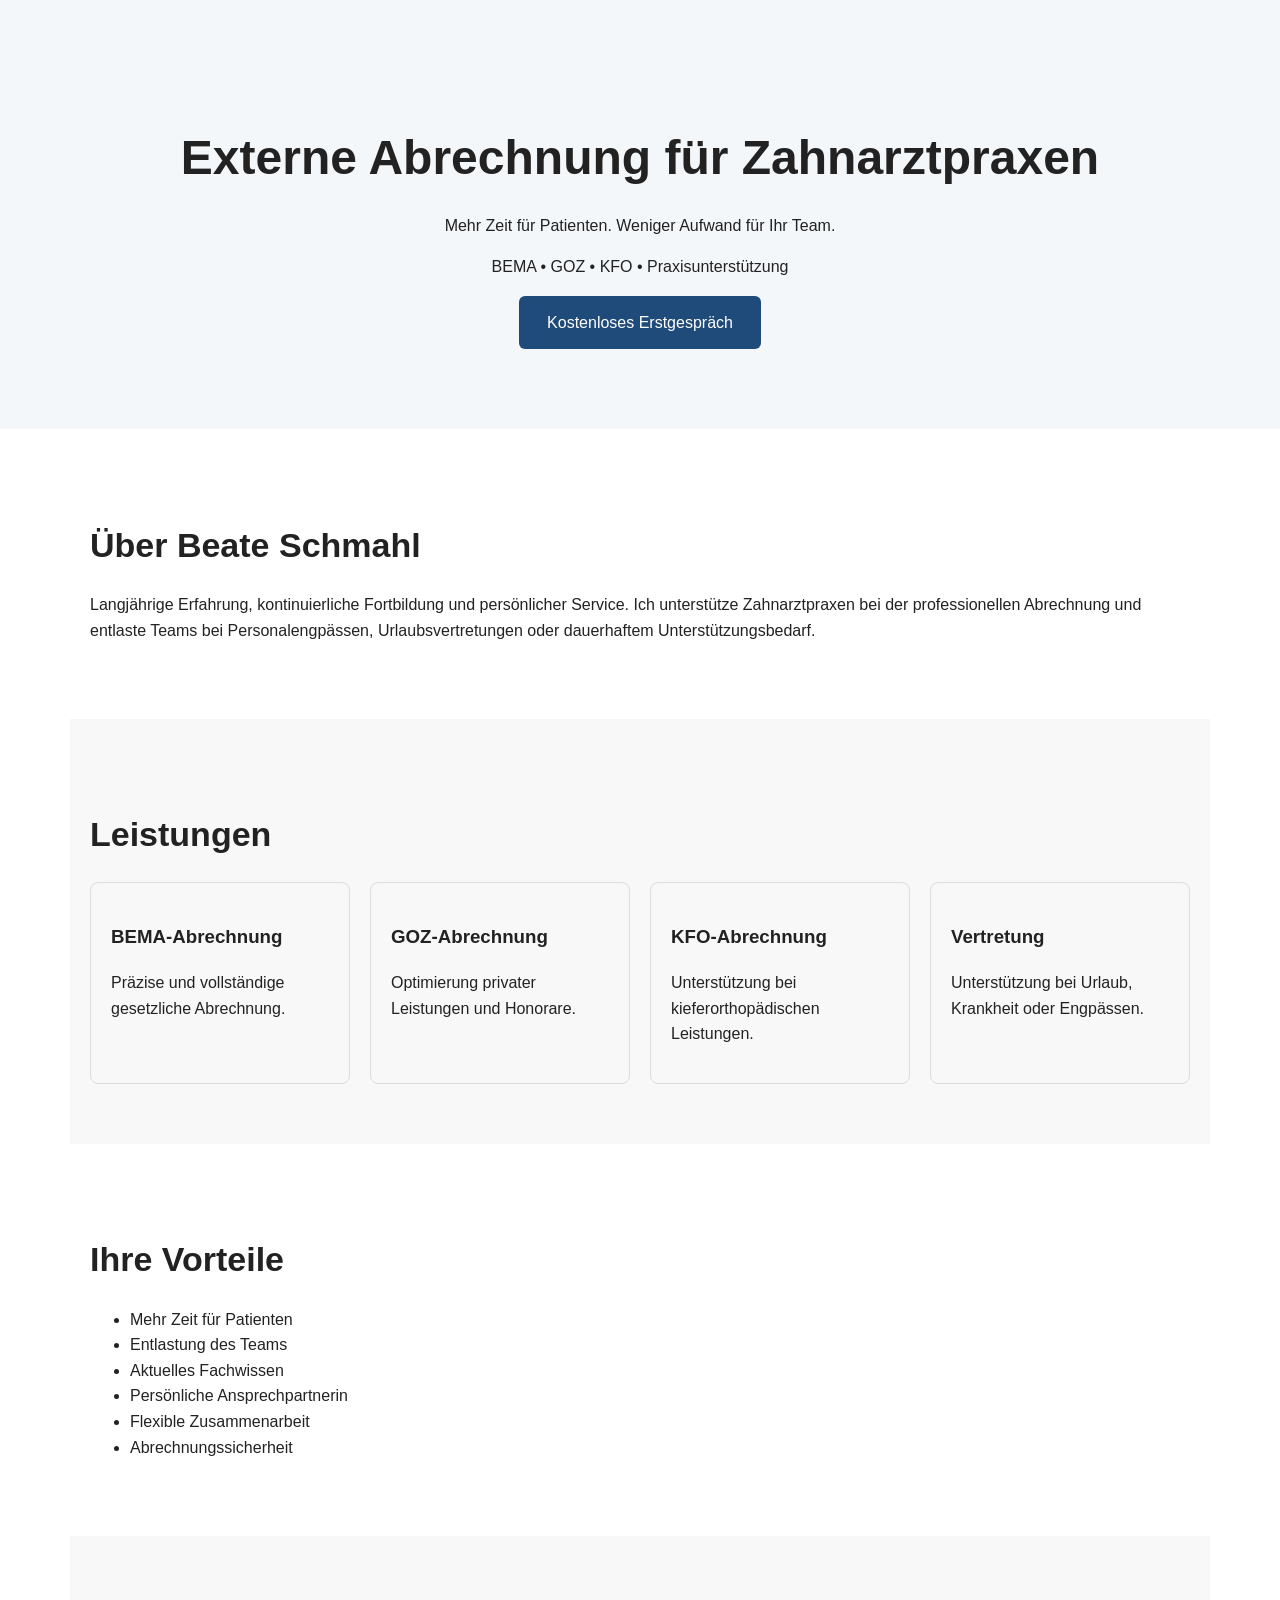
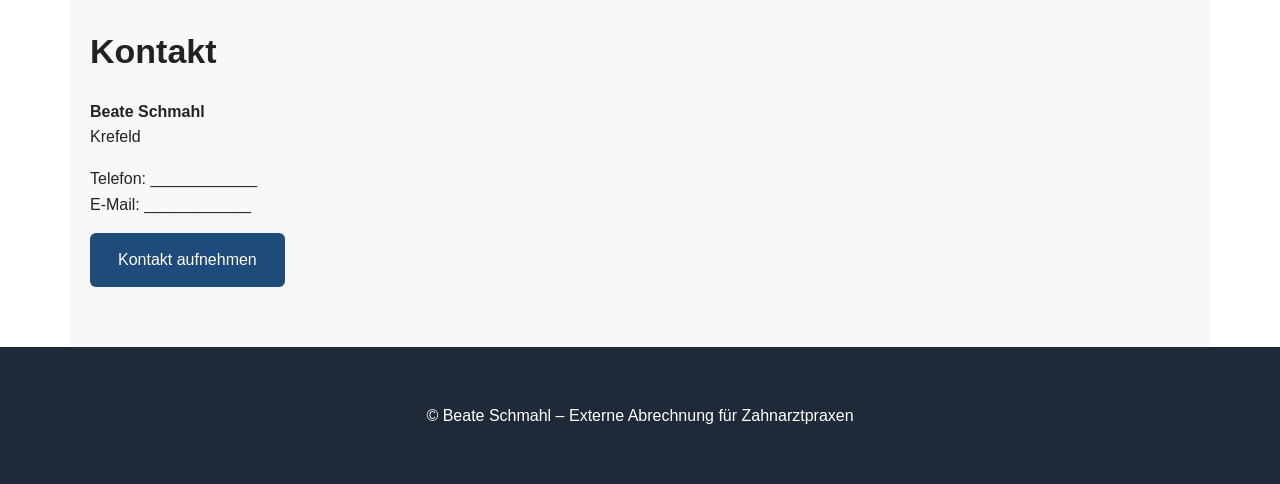
==== index.html @ 9085a6ed "Rename beate-schmahl-onepager.html to index.html" ====
<!DOCTYPE html>
<html lang="de">
<head>
<meta charset="utf-8">
<meta name="viewport" content="width=device-width, initial-scale=1">
<title>Externe Abrechnung für Zahnarztpraxen | Beate Schmahl</title>
<meta name="description" content="Externe Abrechnung für Zahnarztpraxen. BEMA, GOZ, KFO, Vertretung und Abrechnungsoptimierung. Persönlich betreut von Beate Schmahl.">
<style>
body{font-family:Arial,sans-serif;margin:0;color:#222;line-height:1.6}
.hero{background:#f4f7fa;padding:80px 20px;text-align:center}
.container{max-width:1100px;margin:auto;padding:60px 20px}
h1{font-size:48px;margin-bottom:10px}
h2{font-size:34px;margin-bottom:20px}
.btn{display:inline-block;background:#1f4b7a;color:#fff;padding:14px 28px;text-decoration:none;border-radius:6px}
.grid{display:grid;grid-template-columns:repeat(auto-fit,minmax(250px,1fr));gap:20px}
.card{border:1px solid #ddd;padding:20px;border-radius:8px}
.alt{background:#f8f8f8}
footer{background:#1f2937;color:white;padding:40px 20px;text-align:center}
</style>
</head>
<body>

<section class="hero">
<h1>Externe Abrechnung für Zahnarztpraxen</h1>
<p>Mehr Zeit für Patienten. Weniger Aufwand für Ihr Team.</p>
<p>BEMA • GOZ • KFO • Praxisunterstützung</p>
<a class="btn" href="#kontakt">Kostenloses Erstgespräch</a>
</section>

<section class="container">
<h2>Über Beate Schmahl</h2>
<p>Langjährige Erfahrung, kontinuierliche Fortbildung und persönlicher Service. Ich unterstütze Zahnarztpraxen bei der professionellen Abrechnung und entlaste Teams bei Personalengpässen, Urlaubsvertretungen oder dauerhaftem Unterstützungsbedarf.</p>
</section>

<section class="container alt">
<h2>Leistungen</h2>
<div class="grid">
<div class="card"><h3>BEMA-Abrechnung</h3><p>Präzise und vollständige gesetzliche Abrechnung.</p></div>
<div class="card"><h3>GOZ-Abrechnung</h3><p>Optimierung privater Leistungen und Honorare.</p></div>
<div class="card"><h3>KFO-Abrechnung</h3><p>Unterstützung bei kieferorthopädischen Leistungen.</p></div>
<div class="card"><h3>Vertretung</h3><p>Unterstützung bei Urlaub, Krankheit oder Engpässen.</p></div>
</div>
</section>

<section class="container">
<h2>Ihre Vorteile</h2>
<ul>
<li>Mehr Zeit für Patienten</li>
<li>Entlastung des Teams</li>
<li>Aktuelles Fachwissen</li>
<li>Persönliche Ansprechpartnerin</li>
<li>Flexible Zusammenarbeit</li>
<li>Abrechnungssicherheit</li>
</ul>
</section>

<section class="container alt" id="kontakt">
<h2>Kontakt</h2>
<p><strong>Beate Schmahl</strong><br>Krefeld</p>
<p>Telefon: ____________<br>E-Mail: ____________</p>
<a class="btn" href="mailto:info@example.de">Kontakt aufnehmen</a>
</section>

<footer>
<p>© Beate Schmahl – Externe Abrechnung für Zahnarztpraxen</p>
</footer>

</body>
</html>
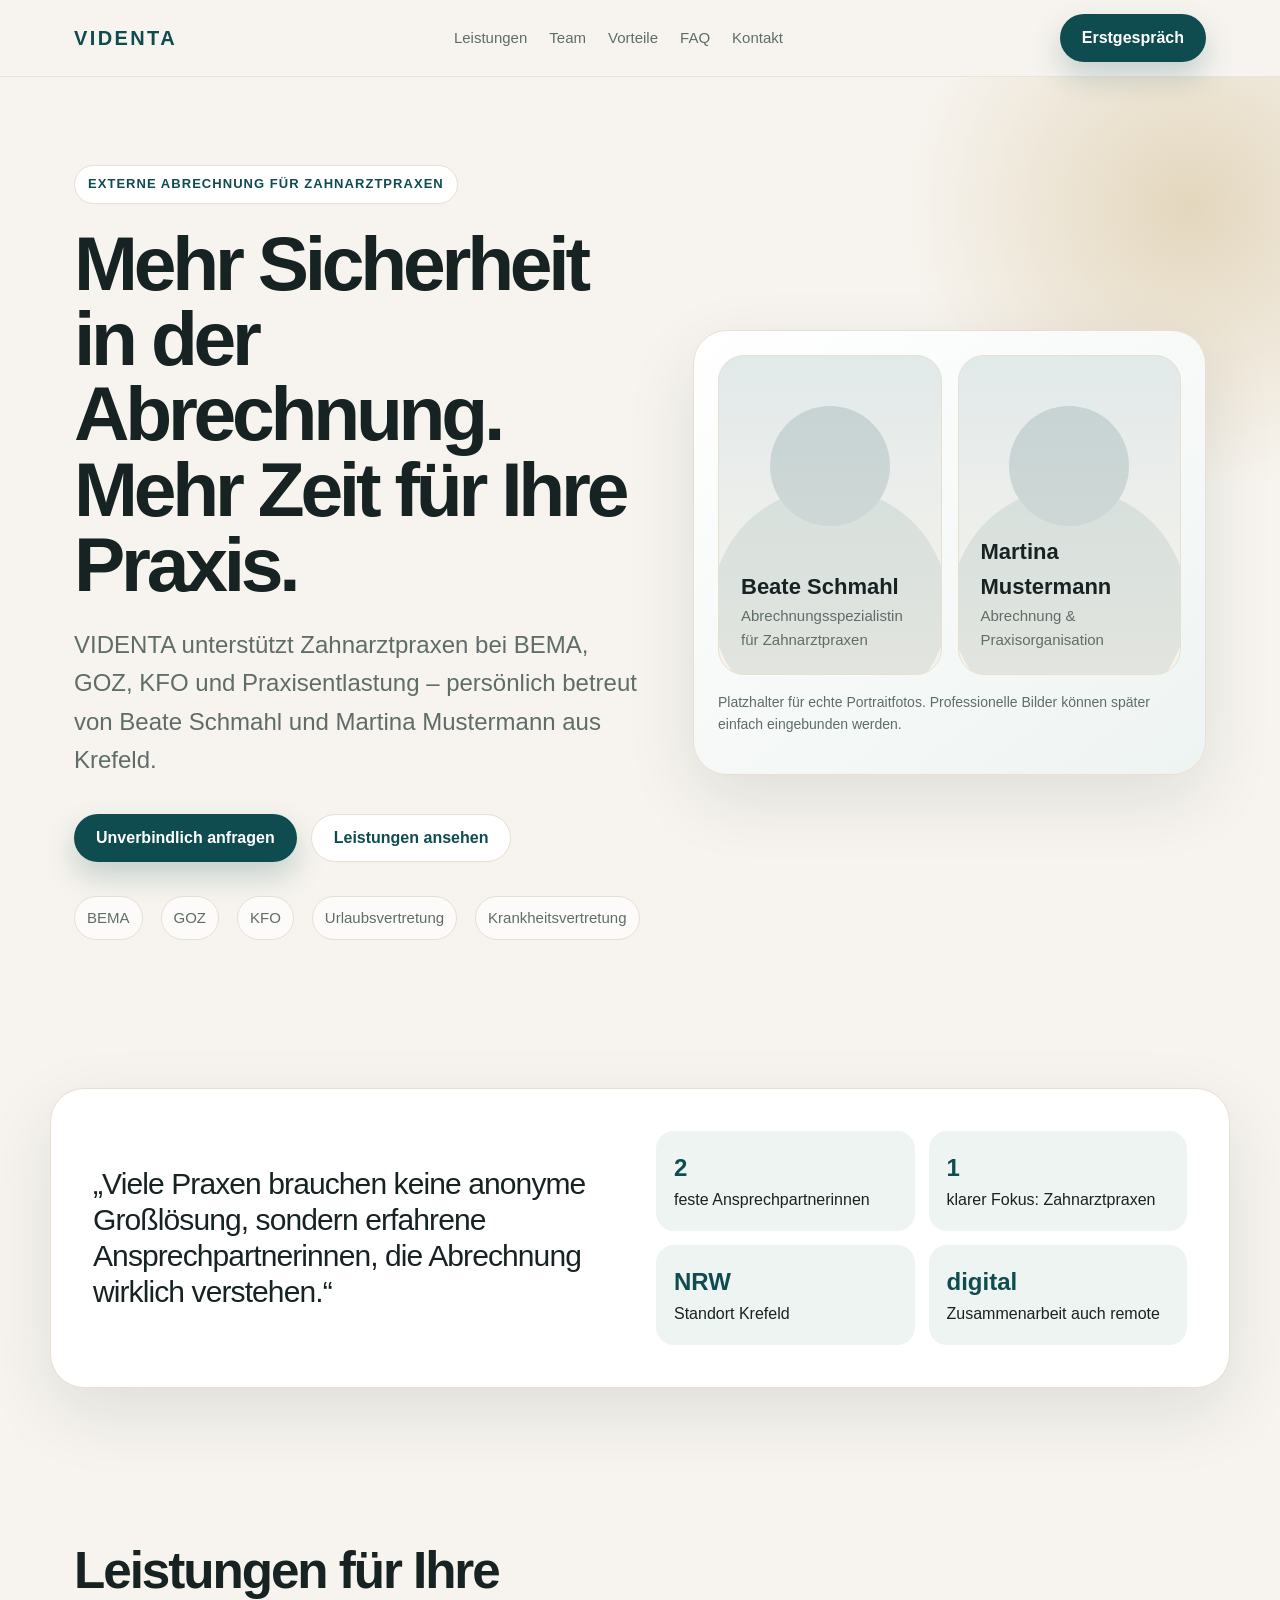
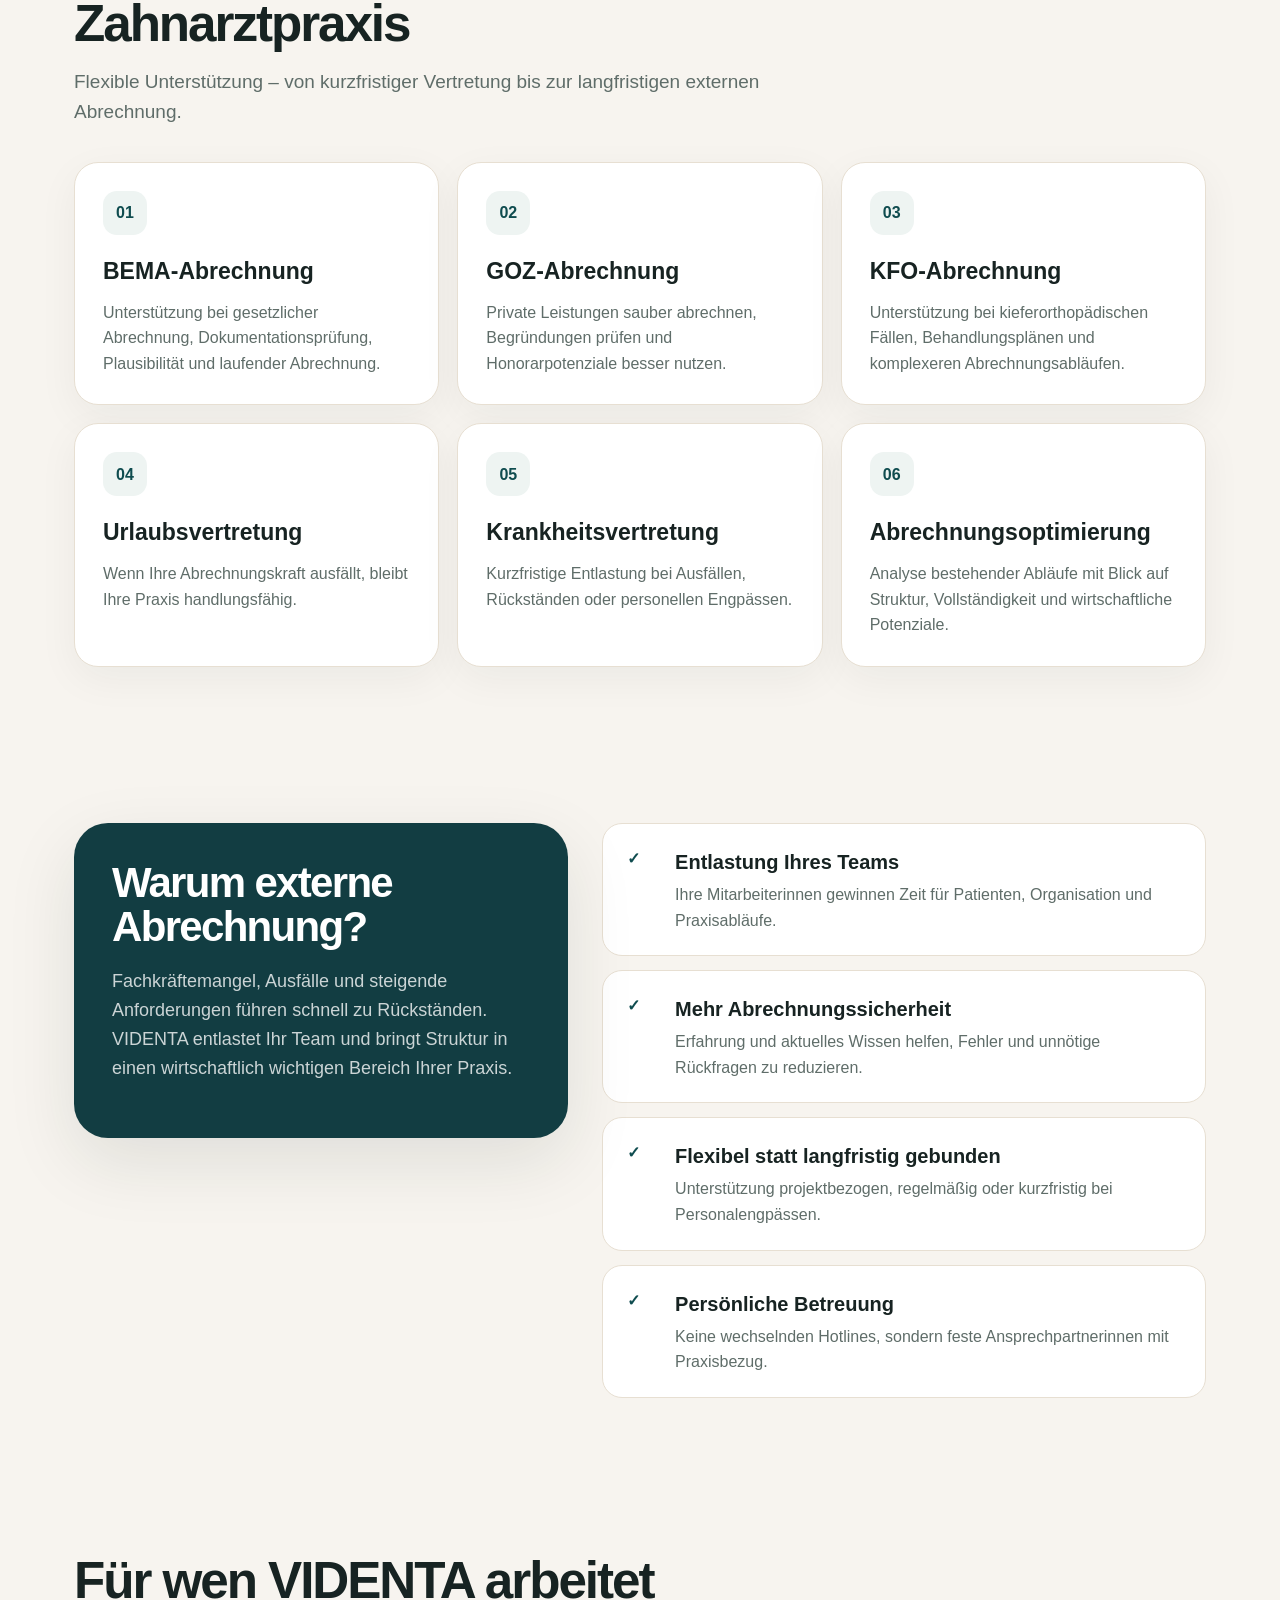
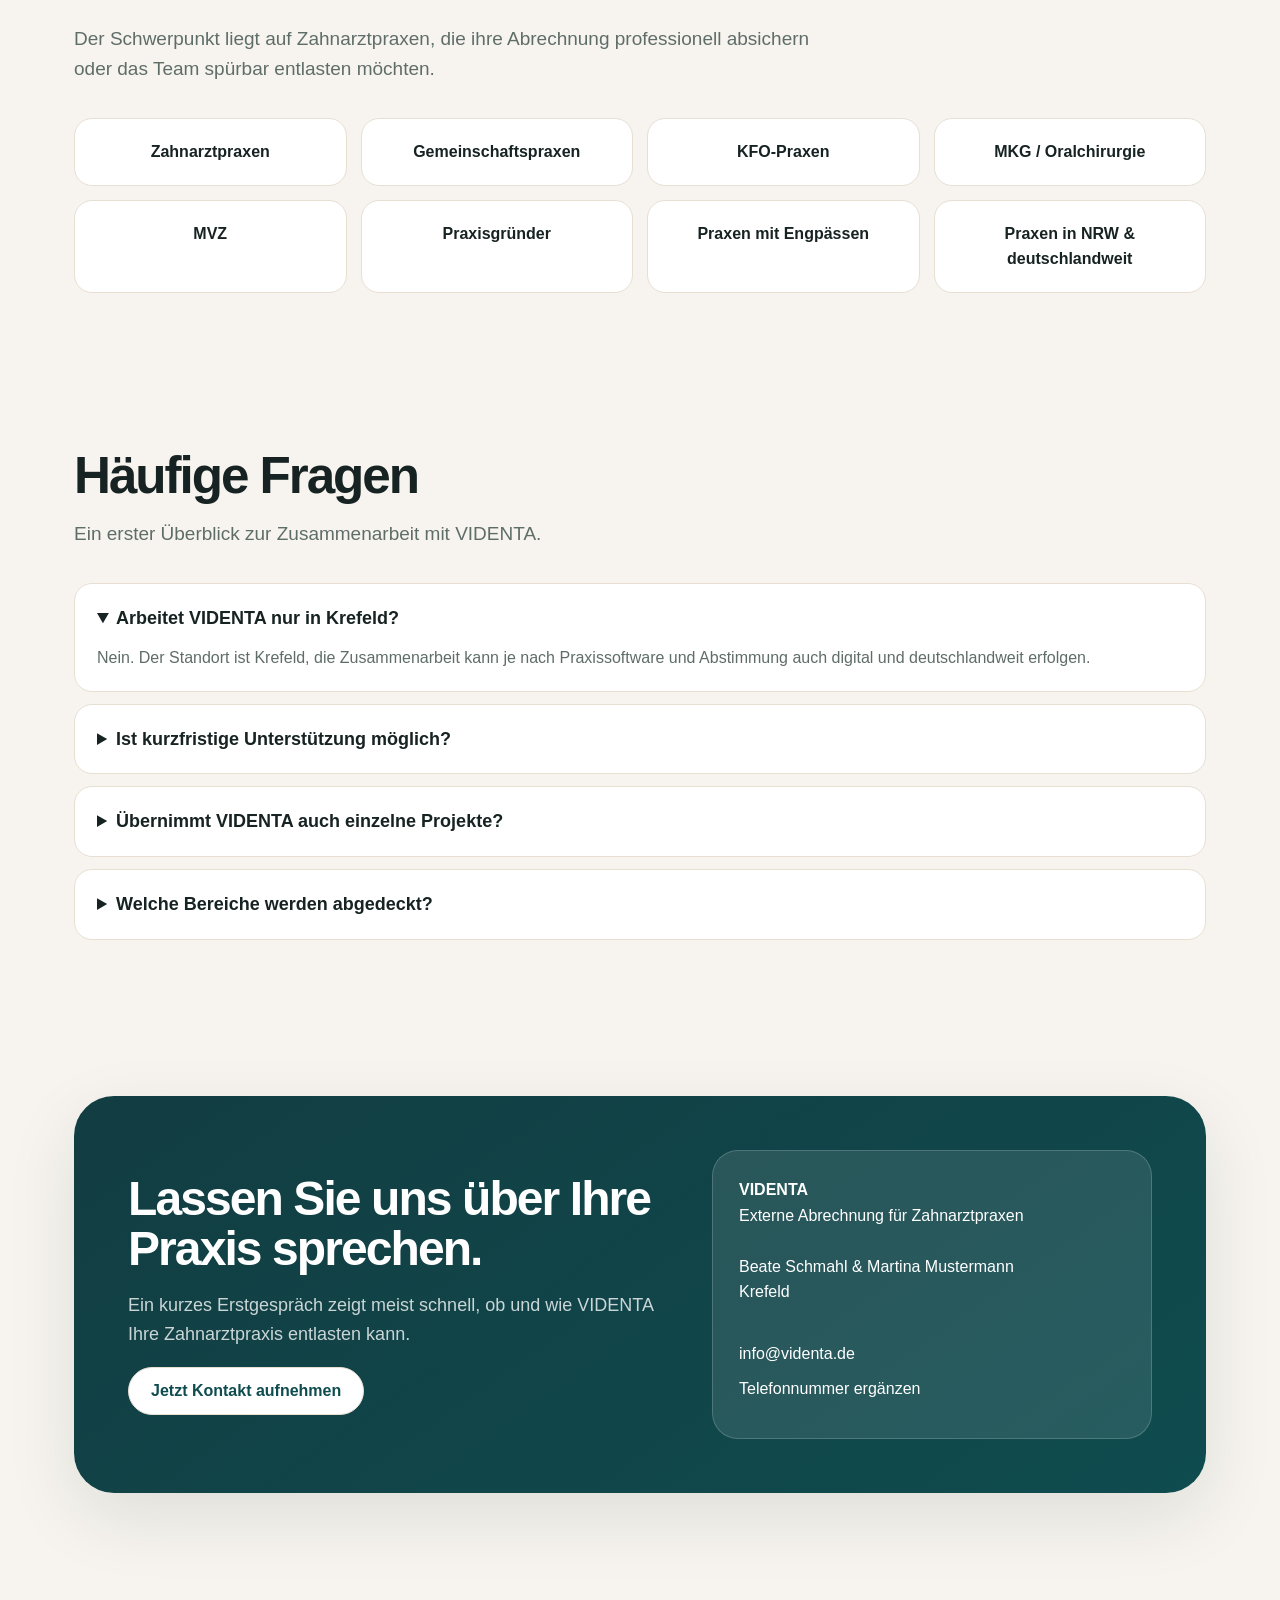
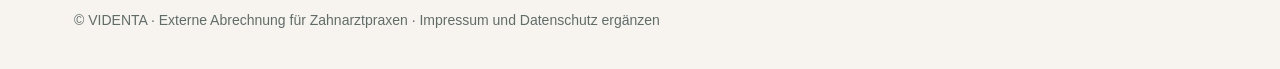
==== commit d807fb4b: "Update index.html" ====
--- a/index.html
+++ b/index.html
@@ -1,69 +1,338 @@
-<!DOCTYPE html>
+<!doctype html>
 <html lang="de">
 <head>
-<meta charset="utf-8">
-<meta name="viewport" content="width=device-width, initial-scale=1">
-<title>Externe Abrechnung für Zahnarztpraxen | Beate Schmahl</title>
-<meta name="description" content="Externe Abrechnung für Zahnarztpraxen. BEMA, GOZ, KFO, Vertretung und Abrechnungsoptimierung. Persönlich betreut von Beate Schmahl.">
-<style>
-body{font-family:Arial,sans-serif;margin:0;color:#222;line-height:1.6}
-.hero{background:#f4f7fa;padding:80px 20px;text-align:center}
-.container{max-width:1100px;margin:auto;padding:60px 20px}
-h1{font-size:48px;margin-bottom:10px}
-h2{font-size:34px;margin-bottom:20px}
-.btn{display:inline-block;background:#1f4b7a;color:#fff;padding:14px 28px;text-decoration:none;border-radius:6px}
-.grid{display:grid;grid-template-columns:repeat(auto-fit,minmax(250px,1fr));gap:20px}
-.card{border:1px solid #ddd;padding:20px;border-radius:8px}
-.alt{background:#f8f8f8}
-footer{background:#1f2937;color:white;padding:40px 20px;text-align:center}
-</style>
+  <meta charset="utf-8">
+  <meta name="viewport" content="width=device-width, initial-scale=1">
+  <title>VIDENTA | Externe Abrechnung für Zahnarztpraxen</title>
+  <meta name="description" content="VIDENTA unterstützt Zahnarztpraxen bei externer Abrechnung, BEMA, GOZ, KFO, Urlaubsvertretung, Krankheitsvertretung und Praxisentlastung. Persönlich betreut von Beate Schmahl und Martina Mustermann aus Krefeld.">
+  <style>
+    :root{
+      --bg:#f7f4ef;
+      --paper:#ffffff;
+      --ink:#172322;
+      --muted:#5f6d69;
+      --petrol:#0f4c4f;
+      --petrol2:#123d42;
+      --sand:#d9c7a3;
+      --line:#e7dfd2;
+      --soft:#eef4f2;
+      --radius:24px;
+      --shadow:0 24px 70px rgba(20,35,34,.10);
+    }
+    *{box-sizing:border-box}
+    html{scroll-behavior:smooth}
+    body{
+      margin:0;
+      font-family:-apple-system,BlinkMacSystemFont,"Segoe UI",Roboto,Arial,sans-serif;
+      color:var(--ink);
+      background:var(--bg);
+      line-height:1.6;
+    }
+    a{color:inherit}
+    .wrap{max-width:1180px;margin:auto;padding:0 24px}
+    header{
+      position:sticky;top:0;z-index:20;
+      background:rgba(247,244,239,.86);
+      backdrop-filter:blur(18px);
+      border-bottom:1px solid rgba(231,223,210,.8);
+    }
+    .nav{
+      height:76px;display:flex;align-items:center;justify-content:space-between;gap:24px;
+    }
+    .brand{font-weight:800;letter-spacing:.12em;font-size:20px;color:var(--petrol)}
+    .navlinks{display:flex;gap:22px;font-size:15px;color:var(--muted)}
+    .navlinks a{text-decoration:none}
+    .navlinks a:hover{color:var(--petrol)}
+    .btn{
+      display:inline-flex;align-items:center;justify-content:center;
+      min-height:48px;padding:0 22px;border-radius:999px;
+      background:var(--petrol);color:#fff;text-decoration:none;font-weight:700;
+      box-shadow:0 14px 30px rgba(15,76,79,.22);
+    }
+    .btn.secondary{
+      background:#fff;color:var(--petrol);border:1px solid var(--line);box-shadow:none;
+    }
+    .hero{padding:88px 0 70px;position:relative;overflow:hidden}
+    .hero:before{
+      content:"";position:absolute;right:-220px;top:-180px;width:620px;height:620px;border-radius:50%;
+      background:radial-gradient(circle,rgba(217,199,163,.65),rgba(217,199,163,0) 65%);
+      pointer-events:none;
+    }
+    .hero-grid{display:grid;grid-template-columns:1.05fr .95fr;gap:52px;align-items:center;position:relative}
+    .eyebrow{
+      display:inline-flex;gap:8px;align-items:center;
+      color:var(--petrol);font-weight:800;font-size:13px;letter-spacing:.08em;text-transform:uppercase;
+      background:#fff;border:1px solid var(--line);border-radius:999px;padding:8px 13px;
+    }
+    h1{
+      font-size:clamp(44px,6vw,78px);
+      line-height:.98;margin:22px 0 22px;letter-spacing:-.055em;
+    }
+    .lead{font-size:clamp(19px,2vw,24px);color:var(--muted);max-width:680px}
+    .hero-actions{display:flex;gap:14px;flex-wrap:wrap;margin-top:34px}
+    .trust{display:flex;gap:18px;flex-wrap:wrap;margin-top:34px;color:var(--muted);font-size:15px}
+    .trust span{background:rgba(255,255,255,.7);border:1px solid var(--line);padding:9px 12px;border-radius:999px}
+    .visual{
+      background:linear-gradient(145deg,#fff,var(--soft));
+      border:1px solid var(--line);border-radius:34px;padding:24px;box-shadow:var(--shadow);
+    }
+    .portrait-row{display:grid;grid-template-columns:1fr 1fr;gap:16px}
+    .portrait{
+      min-height:320px;border-radius:26px;background:
+      linear-gradient(180deg,rgba(15,76,79,.12),rgba(217,199,163,.20)),
+      #fff;border:1px solid var(--line);padding:22px;display:flex;flex-direction:column;justify-content:flex-end;
+      position:relative;overflow:hidden;
+    }
+    .portrait:before{
+      content:"";position:absolute;left:50%;top:50px;transform:translateX(-50%);
+      width:120px;height:120px;border-radius:50%;background:rgba(15,76,79,.14);
+      box-shadow:0 140px 0 58px rgba(15,76,79,.09);
+    }
+    .portrait h3,.portrait p{position:relative;margin:0}
+    .portrait h3{font-size:22px}
+    .portrait p{color:var(--muted);font-size:15px}
+    .note{margin-top:16px;color:var(--muted);font-size:14px}
+    section{padding:78px 0}
+    .section-head{max-width:760px;margin-bottom:34px}
+    .section-head h2{font-size:clamp(32px,4vw,52px);line-height:1.05;margin:0 0 16px;letter-spacing:-.04em}
+    .section-head p{font-size:19px;color:var(--muted);margin:0}
+    .cards{display:grid;grid-template-columns:repeat(3,1fr);gap:18px}
+    .card{
+      background:var(--paper);border:1px solid var(--line);border-radius:var(--radius);
+      padding:28px;box-shadow:0 12px 40px rgba(20,35,34,.05);
+    }
+    .card .icon{
+      width:44px;height:44px;border-radius:14px;background:var(--soft);
+      display:flex;align-items:center;justify-content:center;color:var(--petrol);font-weight:900;margin-bottom:18px;
+    }
+    .card h3{font-size:23px;margin:0 0 10px}
+    .card p{color:var(--muted);margin:0}
+    .split{display:grid;grid-template-columns:.9fr 1.1fr;gap:34px;align-items:start}
+    .panel{
+      background:var(--petrol2);color:#fff;border-radius:34px;padding:38px;box-shadow:var(--shadow);
+      position:sticky;top:100px;
+    }
+    .panel h2{font-size:42px;line-height:1.05;margin:0 0 18px;letter-spacing:-.04em}
+    .panel p{color:rgba(255,255,255,.78);font-size:18px}
+    .list{display:grid;gap:14px}
+    .item{
+      background:#fff;border:1px solid var(--line);border-radius:20px;padding:22px 24px;
+      display:grid;grid-template-columns:34px 1fr;gap:14px;align-items:start;
+    }
+    .check{color:var(--petrol);font-weight:900}
+    .item h3{margin:0 0 4px;font-size:20px}
+    .item p{margin:0;color:var(--muted)}
+    .wide{
+      background:#fff;border:1px solid var(--line);border-radius:34px;padding:42px;
+      display:grid;grid-template-columns:1fr 1fr;gap:32px;align-items:center;box-shadow:var(--shadow);
+    }
+    .quote{font-size:30px;line-height:1.2;letter-spacing:-.03em;margin:0}
+    .facts{display:grid;grid-template-columns:1fr 1fr;gap:14px}
+    .fact{background:var(--soft);border-radius:18px;padding:18px}
+    .fact strong{display:block;font-size:24px;color:var(--petrol)}
+    .target{display:grid;grid-template-columns:repeat(4,1fr);gap:14px}
+    .pillbox{background:#fff;border:1px solid var(--line);border-radius:18px;padding:20px;font-weight:700;text-align:center}
+    .faq{display:grid;gap:12px}
+    details{background:#fff;border:1px solid var(--line);border-radius:18px;padding:20px 22px}
+    summary{cursor:pointer;font-weight:800;font-size:18px}
+    details p{color:var(--muted);margin:12px 0 0}
+    .contact{
+      background:linear-gradient(145deg,var(--petrol2),var(--petrol));
+      color:white;border-radius:40px;padding:54px;display:grid;grid-template-columns:1fr .8fr;gap:34px;align-items:center;
+      box-shadow:var(--shadow);
+    }
+    .contact h2{font-size:48px;line-height:1.03;margin:0 0 14px;letter-spacing:-.04em}
+    .contact p{color:rgba(255,255,255,.78);font-size:18px}
+    .contact-card{background:rgba(255,255,255,.1);border:1px solid rgba(255,255,255,.18);border-radius:26px;padding:26px}
+    .contact-card a{display:block;color:white;text-decoration:none;margin:10px 0}
+    footer{padding:38px 0;color:var(--muted);font-size:14px}
+    @media(max-width:900px){
+      .hero-grid,.split,.wide,.contact{grid-template-columns:1fr}
+      .cards{grid-template-columns:1fr 1fr}
+      .target{grid-template-columns:1fr 1fr}
+      .navlinks{display:none}
+      .panel{position:relative;top:auto}
+    }
+    @media(max-width:560px){
+      .wrap{padding:0 18px}
+      .hero{padding:54px 0}
+      section{padding:54px 0}
+      .cards,.portrait-row,.facts,.target{grid-template-columns:1fr}
+      h1{font-size:44px}
+      .contact,.wide,.panel{padding:28px;border-radius:26px}
+      .contact h2{font-size:36px}
+    }
+  </style>
 </head>
 <body>
-
-<section class="hero">
-<h1>Externe Abrechnung für Zahnarztpraxen</h1>
-<p>Mehr Zeit für Patienten. Weniger Aufwand für Ihr Team.</p>
-<p>BEMA • GOZ • KFO • Praxisunterstützung</p>
-<a class="btn" href="#kontakt">Kostenloses Erstgespräch</a>
-</section>
-
-<section class="container">
-<h2>Über Beate Schmahl</h2>
-<p>Langjährige Erfahrung, kontinuierliche Fortbildung und persönlicher Service. Ich unterstütze Zahnarztpraxen bei der professionellen Abrechnung und entlaste Teams bei Personalengpässen, Urlaubsvertretungen oder dauerhaftem Unterstützungsbedarf.</p>
-</section>
-
-<section class="container alt">
-<h2>Leistungen</h2>
-<div class="grid">
-<div class="card"><h3>BEMA-Abrechnung</h3><p>Präzise und vollständige gesetzliche Abrechnung.</p></div>
-<div class="card"><h3>GOZ-Abrechnung</h3><p>Optimierung privater Leistungen und Honorare.</p></div>
-<div class="card"><h3>KFO-Abrechnung</h3><p>Unterstützung bei kieferorthopädischen Leistungen.</p></div>
-<div class="card"><h3>Vertretung</h3><p>Unterstützung bei Urlaub, Krankheit oder Engpässen.</p></div>
-</div>
-</section>
-
-<section class="container">
-<h2>Ihre Vorteile</h2>
-<ul>
-<li>Mehr Zeit für Patienten</li>
-<li>Entlastung des Teams</li>
-<li>Aktuelles Fachwissen</li>
-<li>Persönliche Ansprechpartnerin</li>
-<li>Flexible Zusammenarbeit</li>
-<li>Abrechnungssicherheit</li>
-</ul>
-</section>
-
-<section class="container alt" id="kontakt">
-<h2>Kontakt</h2>
-<p><strong>Beate Schmahl</strong><br>Krefeld</p>
-<p>Telefon: ____________<br>E-Mail: ____________</p>
-<a class="btn" href="mailto:info@example.de">Kontakt aufnehmen</a>
-</section>
+<header>
+  <div class="wrap nav">
+    <div class="brand">VIDENTA</div>
+    <nav class="navlinks">
+      <a href="#leistungen">Leistungen</a>
+      <a href="#team">Team</a>
+      <a href="#vorteile">Vorteile</a>
+      <a href="#faq">FAQ</a>
+      <a href="#kontakt">Kontakt</a>
+    </nav>
+    <a class="btn" href="#kontakt">Erstgespräch</a>
+  </div>
+</header>
+
+<main>
+  <section class="hero">
+    <div class="wrap hero-grid">
+      <div>
+        <span class="eyebrow">Externe Abrechnung für Zahnarztpraxen</span>
+        <h1>Mehr Sicherheit in der Abrechnung. Mehr Zeit für Ihre Praxis.</h1>
+        <p class="lead">VIDENTA unterstützt Zahnarztpraxen bei BEMA, GOZ, KFO und Praxisentlastung – persönlich betreut von Beate Schmahl und Martina Mustermann aus Krefeld.</p>
+        <div class="hero-actions">
+          <a class="btn" href="#kontakt">Unverbindlich anfragen</a>
+          <a class="btn secondary" href="#leistungen">Leistungen ansehen</a>
+        </div>
+        <div class="trust">
+          <span>BEMA</span><span>GOZ</span><span>KFO</span><span>Urlaubsvertretung</span><span>Krankheitsvertretung</span>
+        </div>
+      </div>
+      <div class="visual" id="team">
+        <div class="portrait-row">
+          <div class="portrait">
+            <h3>Beate Schmahl</h3>
+            <p>Abrechnungsspezialistin für Zahnarztpraxen</p>
+          </div>
+          <div class="portrait">
+            <h3>Martina Mustermann</h3>
+            <p>Abrechnung & Praxisorganisation</p>
+          </div>
+        </div>
+        <p class="note">Platzhalter für echte Portraitfotos. Professionelle Bilder können später einfach eingebunden werden.</p>
+      </div>
+    </div>
+  </section>
+
+  <section>
+    <div class="wrap wide">
+      <p class="quote">„Viele Praxen brauchen keine anonyme Großlösung, sondern erfahrene Ansprechpartnerinnen, die Abrechnung wirklich verstehen.“</p>
+      <div class="facts">
+        <div class="fact"><strong>2</strong> feste Ansprechpartnerinnen</div>
+        <div class="fact"><strong>1</strong> klarer Fokus: Zahnarztpraxen</div>
+        <div class="fact"><strong>NRW</strong> Standort Krefeld</div>
+        <div class="fact"><strong>digital</strong> Zusammenarbeit auch remote</div>
+      </div>
+    </div>
+  </section>
+
+  <section id="leistungen">
+    <div class="wrap">
+      <div class="section-head">
+        <h2>Leistungen für Ihre Zahnarztpraxis</h2>
+        <p>Flexible Unterstützung – von kurzfristiger Vertretung bis zur langfristigen externen Abrechnung.</p>
+      </div>
+      <div class="cards">
+        <div class="card"><div class="icon">01</div><h3>BEMA-Abrechnung</h3><p>Unterstützung bei gesetzlicher Abrechnung, Dokumentationsprüfung, Plausibilität und laufender Abrechnung.</p></div>
+        <div class="card"><div class="icon">02</div><h3>GOZ-Abrechnung</h3><p>Private Leistungen sauber abrechnen, Begründungen prüfen und Honorarpotenziale besser nutzen.</p></div>
+        <div class="card"><div class="icon">03</div><h3>KFO-Abrechnung</h3><p>Unterstützung bei kieferorthopädischen Fällen, Behandlungsplänen und komplexeren Abrechnungsabläufen.</p></div>
+        <div class="card"><div class="icon">04</div><h3>Urlaubsvertretung</h3><p>Wenn Ihre Abrechnungskraft ausfällt, bleibt Ihre Praxis handlungsfähig.</p></div>
+        <div class="card"><div class="icon">05</div><h3>Krankheitsvertretung</h3><p>Kurzfristige Entlastung bei Ausfällen, Rückständen oder personellen Engpässen.</p></div>
+        <div class="card"><div class="icon">06</div><h3>Abrechnungsoptimierung</h3><p>Analyse bestehender Abläufe mit Blick auf Struktur, Vollständigkeit und wirtschaftliche Potenziale.</p></div>
+      </div>
+    </div>
+  </section>
+
+  <section id="vorteile">
+    <div class="wrap split">
+      <div class="panel">
+        <h2>Warum externe Abrechnung?</h2>
+        <p>Fachkräftemangel, Ausfälle und steigende Anforderungen führen schnell zu Rückständen. VIDENTA entlastet Ihr Team und bringt Struktur in einen wirtschaftlich wichtigen Bereich Ihrer Praxis.</p>
+      </div>
+      <div class="list">
+        <div class="item"><div class="check">✓</div><div><h3>Entlastung Ihres Teams</h3><p>Ihre Mitarbeiterinnen gewinnen Zeit für Patienten, Organisation und Praxisabläufe.</p></div></div>
+        <div class="item"><div class="check">✓</div><div><h3>Mehr Abrechnungssicherheit</h3><p>Erfahrung und aktuelles Wissen helfen, Fehler und unnötige Rückfragen zu reduzieren.</p></div></div>
+        <div class="item"><div class="check">✓</div><div><h3>Flexibel statt langfristig gebunden</h3><p>Unterstützung projektbezogen, regelmäßig oder kurzfristig bei Personalengpässen.</p></div></div>
+        <div class="item"><div class="check">✓</div><div><h3>Persönliche Betreuung</h3><p>Keine wechselnden Hotlines, sondern feste Ansprechpartnerinnen mit Praxisbezug.</p></div></div>
+      </div>
+    </div>
+  </section>
+
+  <section>
+    <div class="wrap">
+      <div class="section-head">
+        <h2>Für wen VIDENTA arbeitet</h2>
+        <p>Der Schwerpunkt liegt auf Zahnarztpraxen, die ihre Abrechnung professionell absichern oder das Team spürbar entlasten möchten.</p>
+      </div>
+      <div class="target">
+        <div class="pillbox">Zahnarztpraxen</div>
+        <div class="pillbox">Gemeinschaftspraxen</div>
+        <div class="pillbox">KFO-Praxen</div>
+        <div class="pillbox">MKG / Oralchirurgie</div>
+        <div class="pillbox">MVZ</div>
+        <div class="pillbox">Praxisgründer</div>
+        <div class="pillbox">Praxen mit Engpässen</div>
+        <div class="pillbox">Praxen in NRW & deutschlandweit</div>
+      </div>
+    </div>
+  </section>
+
+  <section id="faq">
+    <div class="wrap">
+      <div class="section-head">
+        <h2>Häufige Fragen</h2>
+        <p>Ein erster Überblick zur Zusammenarbeit mit VIDENTA.</p>
+      </div>
+      <div class="faq">
+        <details open><summary>Arbeitet VIDENTA nur in Krefeld?</summary><p>Nein. Der Standort ist Krefeld, die Zusammenarbeit kann je nach Praxissoftware und Abstimmung auch digital und deutschlandweit erfolgen.</p></details>
+        <details><summary>Ist kurzfristige Unterstützung möglich?</summary><p>Ja. Besonders bei Krankheit, Urlaub, Elternzeit oder akuten Rückständen kann eine kurzfristige Unterstützung sinnvoll sein.</p></details>
+        <details><summary>Übernimmt VIDENTA auch einzelne Projekte?</summary><p>Ja. Neben dauerhafter Zusammenarbeit sind auch einzelne Prüfungen, Aufarbeitungen oder Vertretungen möglich.</p></details>
+        <details><summary>Welche Bereiche werden abgedeckt?</summary><p>Der Fokus liegt auf BEMA, GOZ, KFO, Abrechnungsoptimierung und praxisnaher Entlastung.</p></details>
+      </div>
+    </div>
+  </section>
+
+  <section id="kontakt">
+    <div class="wrap">
+      <div class="contact">
+        <div>
+          <h2>Lassen Sie uns über Ihre Praxis sprechen.</h2>
+          <p>Ein kurzes Erstgespräch zeigt meist schnell, ob und wie VIDENTA Ihre Zahnarztpraxis entlasten kann.</p>
+          <a class="btn secondary" href="mailto:info@videnta.de">Jetzt Kontakt aufnehmen</a>
+        </div>
+        <div class="contact-card">
+          <strong>VIDENTA</strong><br>
+          Externe Abrechnung für Zahnarztpraxen<br><br>
+          Beate Schmahl & Martina Mustermann<br>
+          Krefeld<br><br>
+          <a href="mailto:info@videnta.de">info@videnta.de</a>
+          <a href="tel:+490000000000">Telefonnummer ergänzen</a>
+        </div>
+      </div>
+    </div>
+  </section>
+</main>
 
 <footer>
-<p>© Beate Schmahl – Externe Abrechnung für Zahnarztpraxen</p>
+  <div class="wrap">
+    © VIDENTA · Externe Abrechnung für Zahnarztpraxen · Impressum und Datenschutz ergänzen
+  </div>
 </footer>
 
+<script type="application/ld+json">
+{
+  "@context": "https://schema.org",
+  "@type": "ProfessionalService",
+  "name": "VIDENTA",
+  "description": "Externe Abrechnung für Zahnarztpraxen mit Schwerpunkt BEMA, GOZ, KFO und Praxisentlastung.",
+  "address": {
+    "@type": "PostalAddress",
+    "addressLocality": "Krefeld",
+    "addressCountry": "DE"
+  },
+  "email": "info@videnta.de",
+  "areaServed": "Deutschland",
+  "founder": [
+    {"@type": "Person", "name": "Beate Schmahl"},
+    {"@type": "Person", "name": "Martina Mustermann"}
+  ]
+}
+</script>
 </body>
 </html>
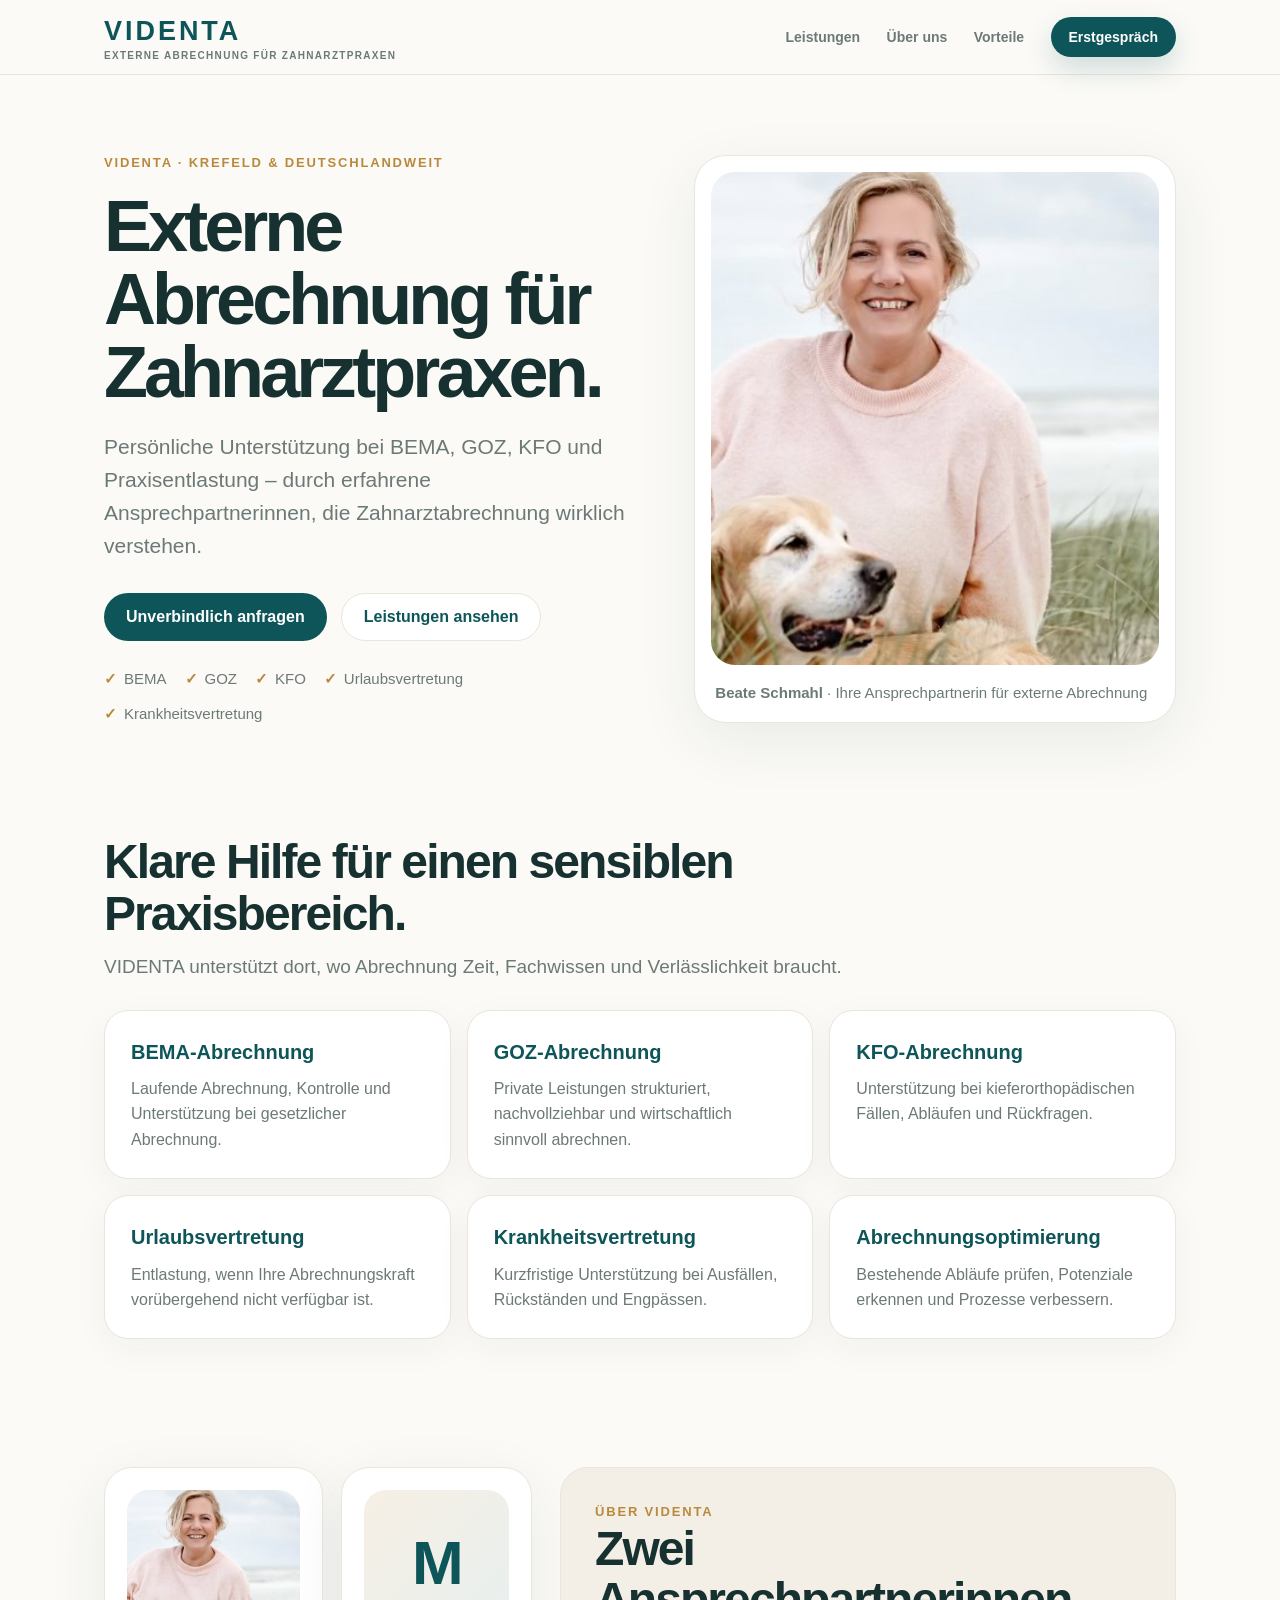
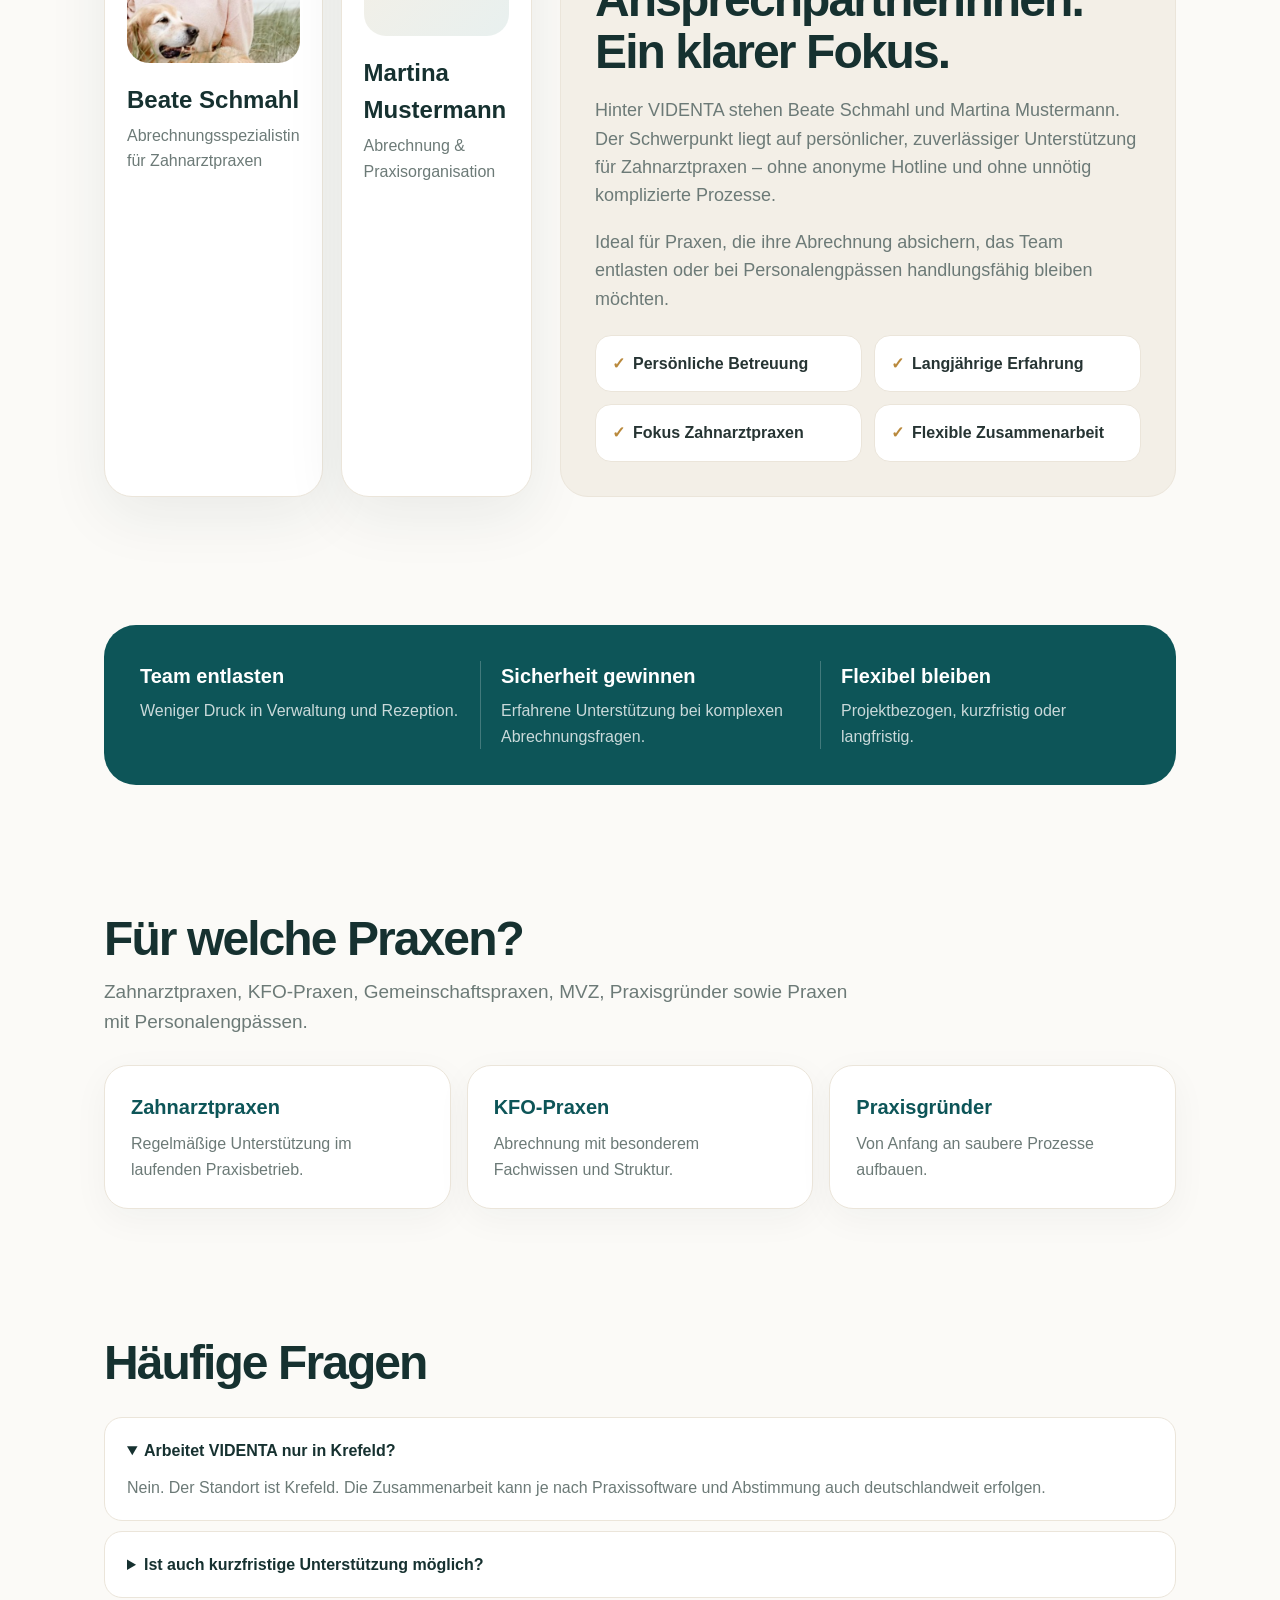
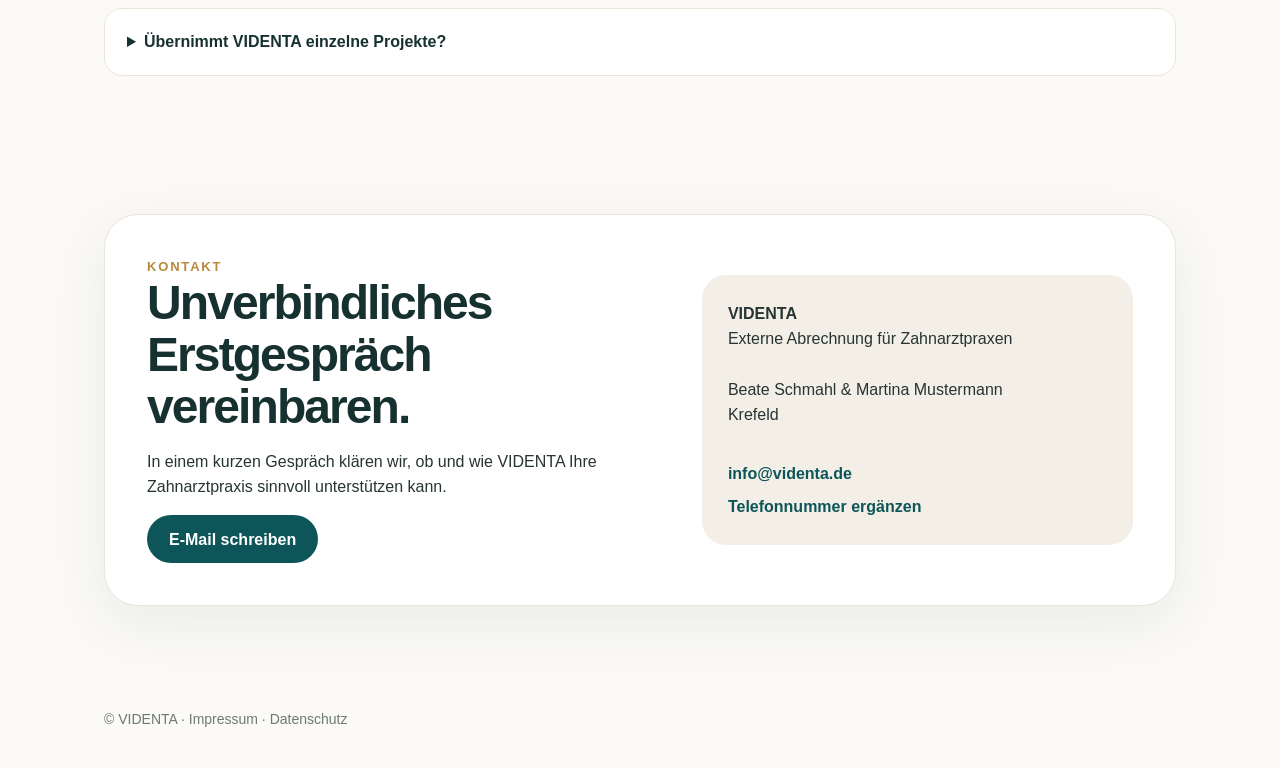
==== commit 0f8dc605: "Add files via upload" ====
--- a/index.html
+++ b/index.html
@@ -4,178 +4,370 @@
   <meta charset="utf-8">
   <meta name="viewport" content="width=device-width, initial-scale=1">
   <title>VIDENTA | Externe Abrechnung für Zahnarztpraxen</title>
-  <meta name="description" content="VIDENTA unterstützt Zahnarztpraxen bei externer Abrechnung, BEMA, GOZ, KFO, Urlaubsvertretung, Krankheitsvertretung und Praxisentlastung. Persönlich betreut von Beate Schmahl und Martina Mustermann aus Krefeld.">
+  <meta name="description" content="VIDENTA unterstützt Zahnarztpraxen bei externer Abrechnung, BEMA, GOZ, KFO und Praxisentlastung. Persönlich betreut von Beate Schmahl und Martina Mustermann.">
   <style>
-    :root{
-      --bg:#f7f4ef;
+    :root {
+      --bg:#fbfaf7;
       --paper:#ffffff;
-      --ink:#172322;
-      --muted:#5f6d69;
-      --petrol:#0f4c4f;
-      --petrol2:#123d42;
-      --sand:#d9c7a3;
-      --line:#e7dfd2;
-      --soft:#eef4f2;
-      --radius:24px;
-      --shadow:0 24px 70px rgba(20,35,34,.10);
-    }
-    *{box-sizing:border-box}
-    html{scroll-behavior:smooth}
-    body{
+      --ink:#163130;
+      --text:#263433;
+      --muted:#6c7a77;
+      --line:#ebe5da;
+      --petrol:#0d5558;
+      --gold:#b9893c;
+      --soft:#f3efe7;
+      --shadow:0 18px 60px rgba(22,49,48,.08);
+    }
+    * { box-sizing:border-box; }
+    html { scroll-behavior:smooth; }
+    body {
       margin:0;
       font-family:-apple-system,BlinkMacSystemFont,"Segoe UI",Roboto,Arial,sans-serif;
+      color:var(--text);
+      background:var(--bg);
+      line-height:1.58;
+    }
+    a { color:inherit; }
+    .wrap { max-width:1120px; margin:0 auto; padding:0 24px; }
+    header {
+      position:sticky; top:0; z-index:10;
+      background:rgba(251,250,247,.88);
+      backdrop-filter:blur(16px);
+      border-bottom:1px solid var(--line);
+    }
+    .nav {
+      height:74px;
+      display:flex;
+      justify-content:space-between;
+      align-items:center;
+      gap:24px;
+    }
+    .logo {
+      font-size:27px;
+      font-weight:800;
+      letter-spacing:.11em;
+      color:var(--petrol);
+    }
+    .logo small {
+      display:block;
+      font-size:10px;
+      letter-spacing:.13em;
+      color:var(--muted);
+      font-weight:700;
+      margin-top:-5px;
+    }
+    .nav a {
+      text-decoration:none;
+      color:var(--muted);
+      font-weight:650;
+      font-size:14px;
+      margin-left:22px;
+    }
+    .nav a.cta {
+      background:var(--petrol);
+      color:#fff;
+      padding:12px 18px;
+      border-radius:999px;
+      box-shadow:0 12px 28px rgba(13,85,88,.18);
+    }
+    .hero {
+      padding:78px 0 46px;
+    }
+    .hero-grid {
+      display:grid;
+      grid-template-columns:1.05fr .95fr;
+      gap:58px;
+      align-items:center;
+    }
+    .eyebrow {
+      color:var(--gold);
+      font-size:13px;
+      letter-spacing:.14em;
+      text-transform:uppercase;
+      font-weight:800;
+    }
+    h1 {
+      margin:16px 0 20px;
+      font-size:clamp(42px,6vw,72px);
+      line-height:1.02;
+      letter-spacing:-.055em;
       color:var(--ink);
-      background:var(--bg);
-      line-height:1.6;
-    }
-    a{color:inherit}
-    .wrap{max-width:1180px;margin:auto;padding:0 24px}
-    header{
-      position:sticky;top:0;z-index:20;
-      background:rgba(247,244,239,.86);
-      backdrop-filter:blur(18px);
-      border-bottom:1px solid rgba(231,223,210,.8);
-    }
-    .nav{
-      height:76px;display:flex;align-items:center;justify-content:space-between;gap:24px;
-    }
-    .brand{font-weight:800;letter-spacing:.12em;font-size:20px;color:var(--petrol)}
-    .navlinks{display:flex;gap:22px;font-size:15px;color:var(--muted)}
-    .navlinks a{text-decoration:none}
-    .navlinks a:hover{color:var(--petrol)}
-    .btn{
-      display:inline-flex;align-items:center;justify-content:center;
-      min-height:48px;padding:0 22px;border-radius:999px;
-      background:var(--petrol);color:#fff;text-decoration:none;font-weight:700;
-      box-shadow:0 14px 30px rgba(15,76,79,.22);
-    }
-    .btn.secondary{
-      background:#fff;color:var(--petrol);border:1px solid var(--line);box-shadow:none;
-    }
-    .hero{padding:88px 0 70px;position:relative;overflow:hidden}
-    .hero:before{
-      content:"";position:absolute;right:-220px;top:-180px;width:620px;height:620px;border-radius:50%;
-      background:radial-gradient(circle,rgba(217,199,163,.65),rgba(217,199,163,0) 65%);
-      pointer-events:none;
-    }
-    .hero-grid{display:grid;grid-template-columns:1.05fr .95fr;gap:52px;align-items:center;position:relative}
-    .eyebrow{
-      display:inline-flex;gap:8px;align-items:center;
-      color:var(--petrol);font-weight:800;font-size:13px;letter-spacing:.08em;text-transform:uppercase;
-      background:#fff;border:1px solid var(--line);border-radius:999px;padding:8px 13px;
-    }
-    h1{
-      font-size:clamp(44px,6vw,78px);
-      line-height:.98;margin:22px 0 22px;letter-spacing:-.055em;
-    }
-    .lead{font-size:clamp(19px,2vw,24px);color:var(--muted);max-width:680px}
-    .hero-actions{display:flex;gap:14px;flex-wrap:wrap;margin-top:34px}
-    .trust{display:flex;gap:18px;flex-wrap:wrap;margin-top:34px;color:var(--muted);font-size:15px}
-    .trust span{background:rgba(255,255,255,.7);border:1px solid var(--line);padding:9px 12px;border-radius:999px}
-    .visual{
-      background:linear-gradient(145deg,#fff,var(--soft));
-      border:1px solid var(--line);border-radius:34px;padding:24px;box-shadow:var(--shadow);
-    }
-    .portrait-row{display:grid;grid-template-columns:1fr 1fr;gap:16px}
-    .portrait{
-      min-height:320px;border-radius:26px;background:
-      linear-gradient(180deg,rgba(15,76,79,.12),rgba(217,199,163,.20)),
-      #fff;border:1px solid var(--line);padding:22px;display:flex;flex-direction:column;justify-content:flex-end;
-      position:relative;overflow:hidden;
-    }
-    .portrait:before{
-      content:"";position:absolute;left:50%;top:50px;transform:translateX(-50%);
-      width:120px;height:120px;border-radius:50%;background:rgba(15,76,79,.14);
-      box-shadow:0 140px 0 58px rgba(15,76,79,.09);
-    }
-    .portrait h3,.portrait p{position:relative;margin:0}
-    .portrait h3{font-size:22px}
-    .portrait p{color:var(--muted);font-size:15px}
-    .note{margin-top:16px;color:var(--muted);font-size:14px}
-    section{padding:78px 0}
-    .section-head{max-width:760px;margin-bottom:34px}
-    .section-head h2{font-size:clamp(32px,4vw,52px);line-height:1.05;margin:0 0 16px;letter-spacing:-.04em}
-    .section-head p{font-size:19px;color:var(--muted);margin:0}
-    .cards{display:grid;grid-template-columns:repeat(3,1fr);gap:18px}
-    .card{
-      background:var(--paper);border:1px solid var(--line);border-radius:var(--radius);
-      padding:28px;box-shadow:0 12px 40px rgba(20,35,34,.05);
-    }
-    .card .icon{
-      width:44px;height:44px;border-radius:14px;background:var(--soft);
-      display:flex;align-items:center;justify-content:center;color:var(--petrol);font-weight:900;margin-bottom:18px;
-    }
-    .card h3{font-size:23px;margin:0 0 10px}
-    .card p{color:var(--muted);margin:0}
-    .split{display:grid;grid-template-columns:.9fr 1.1fr;gap:34px;align-items:start}
-    .panel{
-      background:var(--petrol2);color:#fff;border-radius:34px;padding:38px;box-shadow:var(--shadow);
-      position:sticky;top:100px;
-    }
-    .panel h2{font-size:42px;line-height:1.05;margin:0 0 18px;letter-spacing:-.04em}
-    .panel p{color:rgba(255,255,255,.78);font-size:18px}
-    .list{display:grid;gap:14px}
-    .item{
-      background:#fff;border:1px solid var(--line);border-radius:20px;padding:22px 24px;
-      display:grid;grid-template-columns:34px 1fr;gap:14px;align-items:start;
-    }
-    .check{color:var(--petrol);font-weight:900}
-    .item h3{margin:0 0 4px;font-size:20px}
-    .item p{margin:0;color:var(--muted)}
-    .wide{
-      background:#fff;border:1px solid var(--line);border-radius:34px;padding:42px;
-      display:grid;grid-template-columns:1fr 1fr;gap:32px;align-items:center;box-shadow:var(--shadow);
-    }
-    .quote{font-size:30px;line-height:1.2;letter-spacing:-.03em;margin:0}
-    .facts{display:grid;grid-template-columns:1fr 1fr;gap:14px}
-    .fact{background:var(--soft);border-radius:18px;padding:18px}
-    .fact strong{display:block;font-size:24px;color:var(--petrol)}
-    .target{display:grid;grid-template-columns:repeat(4,1fr);gap:14px}
-    .pillbox{background:#fff;border:1px solid var(--line);border-radius:18px;padding:20px;font-weight:700;text-align:center}
-    .faq{display:grid;gap:12px}
-    details{background:#fff;border:1px solid var(--line);border-radius:18px;padding:20px 22px}
-    summary{cursor:pointer;font-weight:800;font-size:18px}
-    details p{color:var(--muted);margin:12px 0 0}
-    .contact{
-      background:linear-gradient(145deg,var(--petrol2),var(--petrol));
-      color:white;border-radius:40px;padding:54px;display:grid;grid-template-columns:1fr .8fr;gap:34px;align-items:center;
+    }
+    .lead {
+      max-width:650px;
+      margin:0 0 30px;
+      font-size:21px;
+      color:var(--muted);
+    }
+    .actions {
+      display:flex;
+      gap:14px;
+      flex-wrap:wrap;
+      margin:28px 0 26px;
+    }
+    .btn {
+      display:inline-flex;
+      align-items:center;
+      justify-content:center;
+      min-height:48px;
+      padding:0 22px;
+      border-radius:999px;
+      background:var(--petrol);
+      color:#fff;
+      text-decoration:none;
+      font-weight:800;
+    }
+    .btn.light {
+      background:#fff;
+      color:var(--petrol);
+      border:1px solid var(--line);
+    }
+    .ticks {
+      display:flex;
+      flex-wrap:wrap;
+      gap:12px 18px;
+      color:var(--muted);
+      font-size:15px;
+    }
+    .ticks span:before {
+      content:"✓";
+      color:var(--gold);
+      font-weight:900;
+      margin-right:7px;
+    }
+    .photo-card {
+      background:#fff;
+      border:1px solid var(--line);
+      border-radius:32px;
+      padding:16px;
       box-shadow:var(--shadow);
     }
-    .contact h2{font-size:48px;line-height:1.03;margin:0 0 14px;letter-spacing:-.04em}
-    .contact p{color:rgba(255,255,255,.78);font-size:18px}
-    .contact-card{background:rgba(255,255,255,.1);border:1px solid rgba(255,255,255,.18);border-radius:26px;padding:26px}
-    .contact-card a{display:block;color:white;text-decoration:none;margin:10px 0}
-    footer{padding:38px 0;color:var(--muted);font-size:14px}
-    @media(max-width:900px){
-      .hero-grid,.split,.wide,.contact{grid-template-columns:1fr}
-      .cards{grid-template-columns:1fr 1fr}
-      .target{grid-template-columns:1fr 1fr}
-      .navlinks{display:none}
-      .panel{position:relative;top:auto}
-    }
-    @media(max-width:560px){
-      .wrap{padding:0 18px}
-      .hero{padding:54px 0}
-      section{padding:54px 0}
-      .cards,.portrait-row,.facts,.target{grid-template-columns:1fr}
-      h1{font-size:44px}
-      .contact,.wide,.panel{padding:28px;border-radius:26px}
-      .contact h2{font-size:36px}
+    .photo-card img {
+      width:100%;
+      display:block;
+      border-radius:24px;
+      aspect-ratio:4/4.4;
+      object-fit:cover;
+      object-position:center;
+    }
+    .caption {
+      padding:16px 4px 2px;
+      color:var(--muted);
+      font-size:15px;
+    }
+    section {
+      padding:64px 0;
+    }
+    .section-head {
+      max-width:760px;
+      margin-bottom:28px;
+    }
+    h2 {
+      margin:0 0 12px;
+      color:var(--ink);
+      font-size:clamp(31px,4vw,48px);
+      line-height:1.08;
+      letter-spacing:-.04em;
+    }
+    .section-head p {
+      margin:0;
+      color:var(--muted);
+      font-size:19px;
+    }
+    .cards {
+      display:grid;
+      grid-template-columns:repeat(3,1fr);
+      gap:16px;
+    }
+    .card {
+      background:#fff;
+      border:1px solid var(--line);
+      border-radius:24px;
+      padding:26px;
+      box-shadow:0 10px 36px rgba(22,49,48,.045);
+    }
+    .card strong {
+      color:var(--petrol);
+      display:block;
+      font-size:20px;
+      margin-bottom:8px;
+    }
+    .card p {
+      margin:0;
+      color:var(--muted);
+    }
+    .about {
+      display:grid;
+      grid-template-columns:.82fr 1.18fr;
+      gap:28px;
+      align-items:stretch;
+    }
+    .person {
+      background:#fff;
+      border:1px solid var(--line);
+      border-radius:28px;
+      padding:22px;
+      box-shadow:var(--shadow);
+    }
+    .person img, .placeholder {
+      width:100%;
+      aspect-ratio:1/1;
+      border-radius:22px;
+      object-fit:cover;
+      display:block;
+      background:linear-gradient(135deg,#f6efe4,#e8f0ef);
+    }
+    .placeholder {
+      display:flex;
+      align-items:center;
+      justify-content:center;
+      color:var(--petrol);
+      font-size:62px;
+      font-weight:800;
+      letter-spacing:-.05em;
+    }
+    .person h3 {
+      margin:18px 0 4px;
+      font-size:24px;
+      color:var(--ink);
+    }
+    .person p {
+      margin:0;
+      color:var(--muted);
+    }
+    .people {
+      display:grid;
+      grid-template-columns:1fr 1fr;
+      gap:18px;
+    }
+    .text-panel {
+      background:var(--soft);
+      border:1px solid var(--line);
+      border-radius:28px;
+      padding:34px;
+    }
+    .text-panel p {
+      color:var(--muted);
+      font-size:18px;
+    }
+    .list {
+      display:grid;
+      grid-template-columns:1fr 1fr;
+      gap:12px;
+      margin-top:22px;
+    }
+    .list div {
+      background:#fff;
+      border:1px solid var(--line);
+      border-radius:16px;
+      padding:15px 16px;
+      color:var(--text);
+      font-weight:650;
+    }
+    .list div:before {
+      content:"✓";
+      color:var(--gold);
+      margin-right:8px;
+      font-weight:900;
+    }
+    .strip {
+      background:var(--petrol);
+      color:#fff;
+      border-radius:32px;
+      padding:36px;
+      display:grid;
+      grid-template-columns:1fr 1fr 1fr;
+      gap:20px;
+    }
+    .strip div {
+      border-left:1px solid rgba(255,255,255,.22);
+      padding-left:20px;
+    }
+    .strip div:first-child {
+      border-left:0;
+      padding-left:0;
+    }
+    .strip strong {
+      display:block;
+      font-size:20px;
+      margin-bottom:6px;
+    }
+    .strip p {
+      margin:0;
+      color:rgba(255,255,255,.78);
+    }
+    details {
+      background:#fff;
+      border:1px solid var(--line);
+      border-radius:18px;
+      padding:20px 22px;
+      margin-bottom:10px;
+    }
+    summary {
+      font-weight:800;
+      cursor:pointer;
+      color:var(--ink);
+    }
+    details p {
+      margin:12px 0 0;
+      color:var(--muted);
+    }
+    .contact {
+      background:#fff;
+      border:1px solid var(--line);
+      border-radius:34px;
+      padding:42px;
+      box-shadow:var(--shadow);
+      display:grid;
+      grid-template-columns:1.1fr .9fr;
+      gap:28px;
+      align-items:center;
+    }
+    .contact-box {
+      background:var(--soft);
+      border-radius:24px;
+      padding:26px;
+    }
+    .contact-box a {
+      display:block;
+      margin-top:8px;
+      text-decoration:none;
+      color:var(--petrol);
+      font-weight:800;
+    }
+    footer {
+      padding:38px 0;
+      color:var(--muted);
+      font-size:14px;
+    }
+    @media(max-width:900px) {
+      .nav nav { display:none; }
+      .hero-grid,.about,.contact { grid-template-columns:1fr; }
+      .cards { grid-template-columns:1fr 1fr; }
+      .strip { grid-template-columns:1fr; }
+      .strip div,.strip div:first-child { border-left:0; padding-left:0; }
+    }
+    @media(max-width:620px) {
+      .wrap { padding:0 18px; }
+      .hero { padding:52px 0 28px; }
+      section { padding:46px 0; }
+      .cards,.people,.list { grid-template-columns:1fr; }
+      h1 { font-size:43px; }
+      .contact,.strip,.text-panel { padding:26px; border-radius:24px; }
+      .logo { font-size:22px; }
     }
   </style>
 </head>
 <body>
 <header>
   <div class="wrap nav">
-    <div class="brand">VIDENTA</div>
-    <nav class="navlinks">
+    <div class="logo">VIDENTA<small>EXTERNE ABRECHNUNG FÜR ZAHNARZTPRAXEN</small></div>
+    <nav>
       <a href="#leistungen">Leistungen</a>
-      <a href="#team">Team</a>
+      <a href="#ueber-uns">Über uns</a>
       <a href="#vorteile">Vorteile</a>
-      <a href="#faq">FAQ</a>
-      <a href="#kontakt">Kontakt</a>
+      <a href="#kontakt" class="cta">Erstgespräch</a>
     </nav>
-    <a class="btn" href="#kontakt">Erstgespräch</a>
   </div>
 </header>
 
@@ -183,41 +375,24 @@
   <section class="hero">
     <div class="wrap hero-grid">
       <div>
-        <span class="eyebrow">Externe Abrechnung für Zahnarztpraxen</span>
-        <h1>Mehr Sicherheit in der Abrechnung. Mehr Zeit für Ihre Praxis.</h1>
-        <p class="lead">VIDENTA unterstützt Zahnarztpraxen bei BEMA, GOZ, KFO und Praxisentlastung – persönlich betreut von Beate Schmahl und Martina Mustermann aus Krefeld.</p>
-        <div class="hero-actions">
+        <div class="eyebrow">VIDENTA · Krefeld & deutschlandweit</div>
+        <h1>Externe Abrechnung für Zahnarztpraxen.</h1>
+        <p class="lead">Persönliche Unterstützung bei BEMA, GOZ, KFO und Praxisentlastung – durch erfahrene Ansprechpartnerinnen, die Zahnarztabrechnung wirklich verstehen.</p>
+        <div class="actions">
           <a class="btn" href="#kontakt">Unverbindlich anfragen</a>
-          <a class="btn secondary" href="#leistungen">Leistungen ansehen</a>
-        </div>
-        <div class="trust">
-          <span>BEMA</span><span>GOZ</span><span>KFO</span><span>Urlaubsvertretung</span><span>Krankheitsvertretung</span>
-        </div>
-      </div>
-      <div class="visual" id="team">
-        <div class="portrait-row">
-          <div class="portrait">
-            <h3>Beate Schmahl</h3>
-            <p>Abrechnungsspezialistin für Zahnarztpraxen</p>
-          </div>
-          <div class="portrait">
-            <h3>Martina Mustermann</h3>
-            <p>Abrechnung & Praxisorganisation</p>
-          </div>
-        </div>
-        <p class="note">Platzhalter für echte Portraitfotos. Professionelle Bilder können später einfach eingebunden werden.</p>
-      </div>
-    </div>
-  </section>
-
-  <section>
-    <div class="wrap wide">
-      <p class="quote">„Viele Praxen brauchen keine anonyme Großlösung, sondern erfahrene Ansprechpartnerinnen, die Abrechnung wirklich verstehen.“</p>
-      <div class="facts">
-        <div class="fact"><strong>2</strong> feste Ansprechpartnerinnen</div>
-        <div class="fact"><strong>1</strong> klarer Fokus: Zahnarztpraxen</div>
-        <div class="fact"><strong>NRW</strong> Standort Krefeld</div>
-        <div class="fact"><strong>digital</strong> Zusammenarbeit auch remote</div>
+          <a class="btn light" href="#leistungen">Leistungen ansehen</a>
+        </div>
+        <div class="ticks">
+          <span>BEMA</span>
+          <span>GOZ</span>
+          <span>KFO</span>
+          <span>Urlaubsvertretung</span>
+          <span>Krankheitsvertretung</span>
+        </div>
+      </div>
+      <div class="photo-card">
+        <img src="[data-uri]" alt="Beate Schmahl">
+        <div class="caption"><strong>Beate Schmahl</strong> · Ihre Ansprechpartnerin für externe Abrechnung</div>
       </div>
     </div>
   </section>
@@ -225,31 +400,55 @@
   <section id="leistungen">
     <div class="wrap">
       <div class="section-head">
-        <h2>Leistungen für Ihre Zahnarztpraxis</h2>
-        <p>Flexible Unterstützung – von kurzfristiger Vertretung bis zur langfristigen externen Abrechnung.</p>
+        <h2>Klare Hilfe für einen sensiblen Praxisbereich.</h2>
+        <p>VIDENTA unterstützt dort, wo Abrechnung Zeit, Fachwissen und Verlässlichkeit braucht.</p>
       </div>
       <div class="cards">
-        <div class="card"><div class="icon">01</div><h3>BEMA-Abrechnung</h3><p>Unterstützung bei gesetzlicher Abrechnung, Dokumentationsprüfung, Plausibilität und laufender Abrechnung.</p></div>
-        <div class="card"><div class="icon">02</div><h3>GOZ-Abrechnung</h3><p>Private Leistungen sauber abrechnen, Begründungen prüfen und Honorarpotenziale besser nutzen.</p></div>
-        <div class="card"><div class="icon">03</div><h3>KFO-Abrechnung</h3><p>Unterstützung bei kieferorthopädischen Fällen, Behandlungsplänen und komplexeren Abrechnungsabläufen.</p></div>
-        <div class="card"><div class="icon">04</div><h3>Urlaubsvertretung</h3><p>Wenn Ihre Abrechnungskraft ausfällt, bleibt Ihre Praxis handlungsfähig.</p></div>
-        <div class="card"><div class="icon">05</div><h3>Krankheitsvertretung</h3><p>Kurzfristige Entlastung bei Ausfällen, Rückständen oder personellen Engpässen.</p></div>
-        <div class="card"><div class="icon">06</div><h3>Abrechnungsoptimierung</h3><p>Analyse bestehender Abläufe mit Blick auf Struktur, Vollständigkeit und wirtschaftliche Potenziale.</p></div>
+        <div class="card"><strong>BEMA-Abrechnung</strong><p>Laufende Abrechnung, Kontrolle und Unterstützung bei gesetzlicher Abrechnung.</p></div>
+        <div class="card"><strong>GOZ-Abrechnung</strong><p>Private Leistungen strukturiert, nachvollziehbar und wirtschaftlich sinnvoll abrechnen.</p></div>
+        <div class="card"><strong>KFO-Abrechnung</strong><p>Unterstützung bei kieferorthopädischen Fällen, Abläufen und Rückfragen.</p></div>
+        <div class="card"><strong>Urlaubsvertretung</strong><p>Entlastung, wenn Ihre Abrechnungskraft vorübergehend nicht verfügbar ist.</p></div>
+        <div class="card"><strong>Krankheitsvertretung</strong><p>Kurzfristige Unterstützung bei Ausfällen, Rückständen und Engpässen.</p></div>
+        <div class="card"><strong>Abrechnungsoptimierung</strong><p>Bestehende Abläufe prüfen, Potenziale erkennen und Prozesse verbessern.</p></div>
+      </div>
+    </div>
+  </section>
+
+  <section id="ueber-uns">
+    <div class="wrap about">
+      <div class="people">
+        <div class="person">
+          <img src="[data-uri]" alt="Beate Schmahl">
+          <h3>Beate Schmahl</h3>
+          <p>Abrechnungsspezialistin für Zahnarztpraxen</p>
+        </div>
+        <div class="person">
+          <div class="placeholder">M</div>
+          <h3>Martina Mustermann</h3>
+          <p>Abrechnung & Praxisorganisation</p>
+        </div>
+      </div>
+      <div class="text-panel">
+        <div class="eyebrow">Über VIDENTA</div>
+        <h2>Zwei Ansprechpartnerinnen. Ein klarer Fokus.</h2>
+        <p>Hinter VIDENTA stehen Beate Schmahl und Martina Mustermann. Der Schwerpunkt liegt auf persönlicher, zuverlässiger Unterstützung für Zahnarztpraxen – ohne anonyme Hotline und ohne unnötig komplizierte Prozesse.</p>
+        <p>Ideal für Praxen, die ihre Abrechnung absichern, das Team entlasten oder bei Personalengpässen handlungsfähig bleiben möchten.</p>
+        <div class="list">
+          <div>Persönliche Betreuung</div>
+          <div>Langjährige Erfahrung</div>
+          <div>Fokus Zahnarztpraxen</div>
+          <div>Flexible Zusammenarbeit</div>
+        </div>
       </div>
     </div>
   </section>
 
   <section id="vorteile">
-    <div class="wrap split">
-      <div class="panel">
-        <h2>Warum externe Abrechnung?</h2>
-        <p>Fachkräftemangel, Ausfälle und steigende Anforderungen führen schnell zu Rückständen. VIDENTA entlastet Ihr Team und bringt Struktur in einen wirtschaftlich wichtigen Bereich Ihrer Praxis.</p>
-      </div>
-      <div class="list">
-        <div class="item"><div class="check">✓</div><div><h3>Entlastung Ihres Teams</h3><p>Ihre Mitarbeiterinnen gewinnen Zeit für Patienten, Organisation und Praxisabläufe.</p></div></div>
-        <div class="item"><div class="check">✓</div><div><h3>Mehr Abrechnungssicherheit</h3><p>Erfahrung und aktuelles Wissen helfen, Fehler und unnötige Rückfragen zu reduzieren.</p></div></div>
-        <div class="item"><div class="check">✓</div><div><h3>Flexibel statt langfristig gebunden</h3><p>Unterstützung projektbezogen, regelmäßig oder kurzfristig bei Personalengpässen.</p></div></div>
-        <div class="item"><div class="check">✓</div><div><h3>Persönliche Betreuung</h3><p>Keine wechselnden Hotlines, sondern feste Ansprechpartnerinnen mit Praxisbezug.</p></div></div>
+    <div class="wrap">
+      <div class="strip">
+        <div><strong>Team entlasten</strong><p>Weniger Druck in Verwaltung und Rezeption.</p></div>
+        <div><strong>Sicherheit gewinnen</strong><p>Erfahrene Unterstützung bei komplexen Abrechnungsfragen.</p></div>
+        <div><strong>Flexibel bleiben</strong><p>Projektbezogen, kurzfristig oder langfristig.</p></div>
       </div>
     </div>
   </section>
@@ -257,34 +456,25 @@
   <section>
     <div class="wrap">
       <div class="section-head">
-        <h2>Für wen VIDENTA arbeitet</h2>
-        <p>Der Schwerpunkt liegt auf Zahnarztpraxen, die ihre Abrechnung professionell absichern oder das Team spürbar entlasten möchten.</p>
-      </div>
-      <div class="target">
-        <div class="pillbox">Zahnarztpraxen</div>
-        <div class="pillbox">Gemeinschaftspraxen</div>
-        <div class="pillbox">KFO-Praxen</div>
-        <div class="pillbox">MKG / Oralchirurgie</div>
-        <div class="pillbox">MVZ</div>
-        <div class="pillbox">Praxisgründer</div>
-        <div class="pillbox">Praxen mit Engpässen</div>
-        <div class="pillbox">Praxen in NRW & deutschlandweit</div>
-      </div>
-    </div>
-  </section>
-
-  <section id="faq">
+        <h2>Für welche Praxen?</h2>
+        <p>Zahnarztpraxen, KFO-Praxen, Gemeinschaftspraxen, MVZ, Praxisgründer sowie Praxen mit Personalengpässen.</p>
+      </div>
+      <div class="cards">
+        <div class="card"><strong>Zahnarztpraxen</strong><p>Regelmäßige Unterstützung im laufenden Praxisbetrieb.</p></div>
+        <div class="card"><strong>KFO-Praxen</strong><p>Abrechnung mit besonderem Fachwissen und Struktur.</p></div>
+        <div class="card"><strong>Praxisgründer</strong><p>Von Anfang an saubere Prozesse aufbauen.</p></div>
+      </div>
+    </div>
+  </section>
+
+  <section>
     <div class="wrap">
       <div class="section-head">
         <h2>Häufige Fragen</h2>
-        <p>Ein erster Überblick zur Zusammenarbeit mit VIDENTA.</p>
-      </div>
-      <div class="faq">
-        <details open><summary>Arbeitet VIDENTA nur in Krefeld?</summary><p>Nein. Der Standort ist Krefeld, die Zusammenarbeit kann je nach Praxissoftware und Abstimmung auch digital und deutschlandweit erfolgen.</p></details>
-        <details><summary>Ist kurzfristige Unterstützung möglich?</summary><p>Ja. Besonders bei Krankheit, Urlaub, Elternzeit oder akuten Rückständen kann eine kurzfristige Unterstützung sinnvoll sein.</p></details>
-        <details><summary>Übernimmt VIDENTA auch einzelne Projekte?</summary><p>Ja. Neben dauerhafter Zusammenarbeit sind auch einzelne Prüfungen, Aufarbeitungen oder Vertretungen möglich.</p></details>
-        <details><summary>Welche Bereiche werden abgedeckt?</summary><p>Der Fokus liegt auf BEMA, GOZ, KFO, Abrechnungsoptimierung und praxisnaher Entlastung.</p></details>
-      </div>
+      </div>
+      <details open><summary>Arbeitet VIDENTA nur in Krefeld?</summary><p>Nein. Der Standort ist Krefeld. Die Zusammenarbeit kann je nach Praxissoftware und Abstimmung auch deutschlandweit erfolgen.</p></details>
+      <details><summary>Ist auch kurzfristige Unterstützung möglich?</summary><p>Ja. Besonders bei Krankheit, Urlaub oder Rückständen kann eine kurzfristige Unterstützung sinnvoll sein.</p></details>
+      <details><summary>Übernimmt VIDENTA einzelne Projekte?</summary><p>Ja. Neben dauerhafter Zusammenarbeit sind auch projektbezogene Einsätze möglich.</p></details>
     </div>
   </section>
 
@@ -292,11 +482,12 @@
     <div class="wrap">
       <div class="contact">
         <div>
-          <h2>Lassen Sie uns über Ihre Praxis sprechen.</h2>
-          <p>Ein kurzes Erstgespräch zeigt meist schnell, ob und wie VIDENTA Ihre Zahnarztpraxis entlasten kann.</p>
-          <a class="btn secondary" href="mailto:info@videnta.de">Jetzt Kontakt aufnehmen</a>
-        </div>
-        <div class="contact-card">
+          <div class="eyebrow">Kontakt</div>
+          <h2>Unverbindliches Erstgespräch vereinbaren.</h2>
+          <p>In einem kurzen Gespräch klären wir, ob und wie VIDENTA Ihre Zahnarztpraxis sinnvoll unterstützen kann.</p>
+          <a class="btn" href="mailto:info@videnta.de">E-Mail schreiben</a>
+        </div>
+        <div class="contact-box">
           <strong>VIDENTA</strong><br>
           Externe Abrechnung für Zahnarztpraxen<br><br>
           Beate Schmahl & Martina Mustermann<br>
@@ -311,28 +502,8 @@
 
 <footer>
   <div class="wrap">
-    © VIDENTA · Externe Abrechnung für Zahnarztpraxen · Impressum und Datenschutz ergänzen
+    © VIDENTA · Impressum · Datenschutz
   </div>
 </footer>
-
-<script type="application/ld+json">
-{
-  "@context": "https://schema.org",
-  "@type": "ProfessionalService",
-  "name": "VIDENTA",
-  "description": "Externe Abrechnung für Zahnarztpraxen mit Schwerpunkt BEMA, GOZ, KFO und Praxisentlastung.",
-  "address": {
-    "@type": "PostalAddress",
-    "addressLocality": "Krefeld",
-    "addressCountry": "DE"
-  },
-  "email": "info@videnta.de",
-  "areaServed": "Deutschland",
-  "founder": [
-    {"@type": "Person", "name": "Beate Schmahl"},
-    {"@type": "Person", "name": "Martina Mustermann"}
-  ]
-}
-</script>
 </body>
 </html>
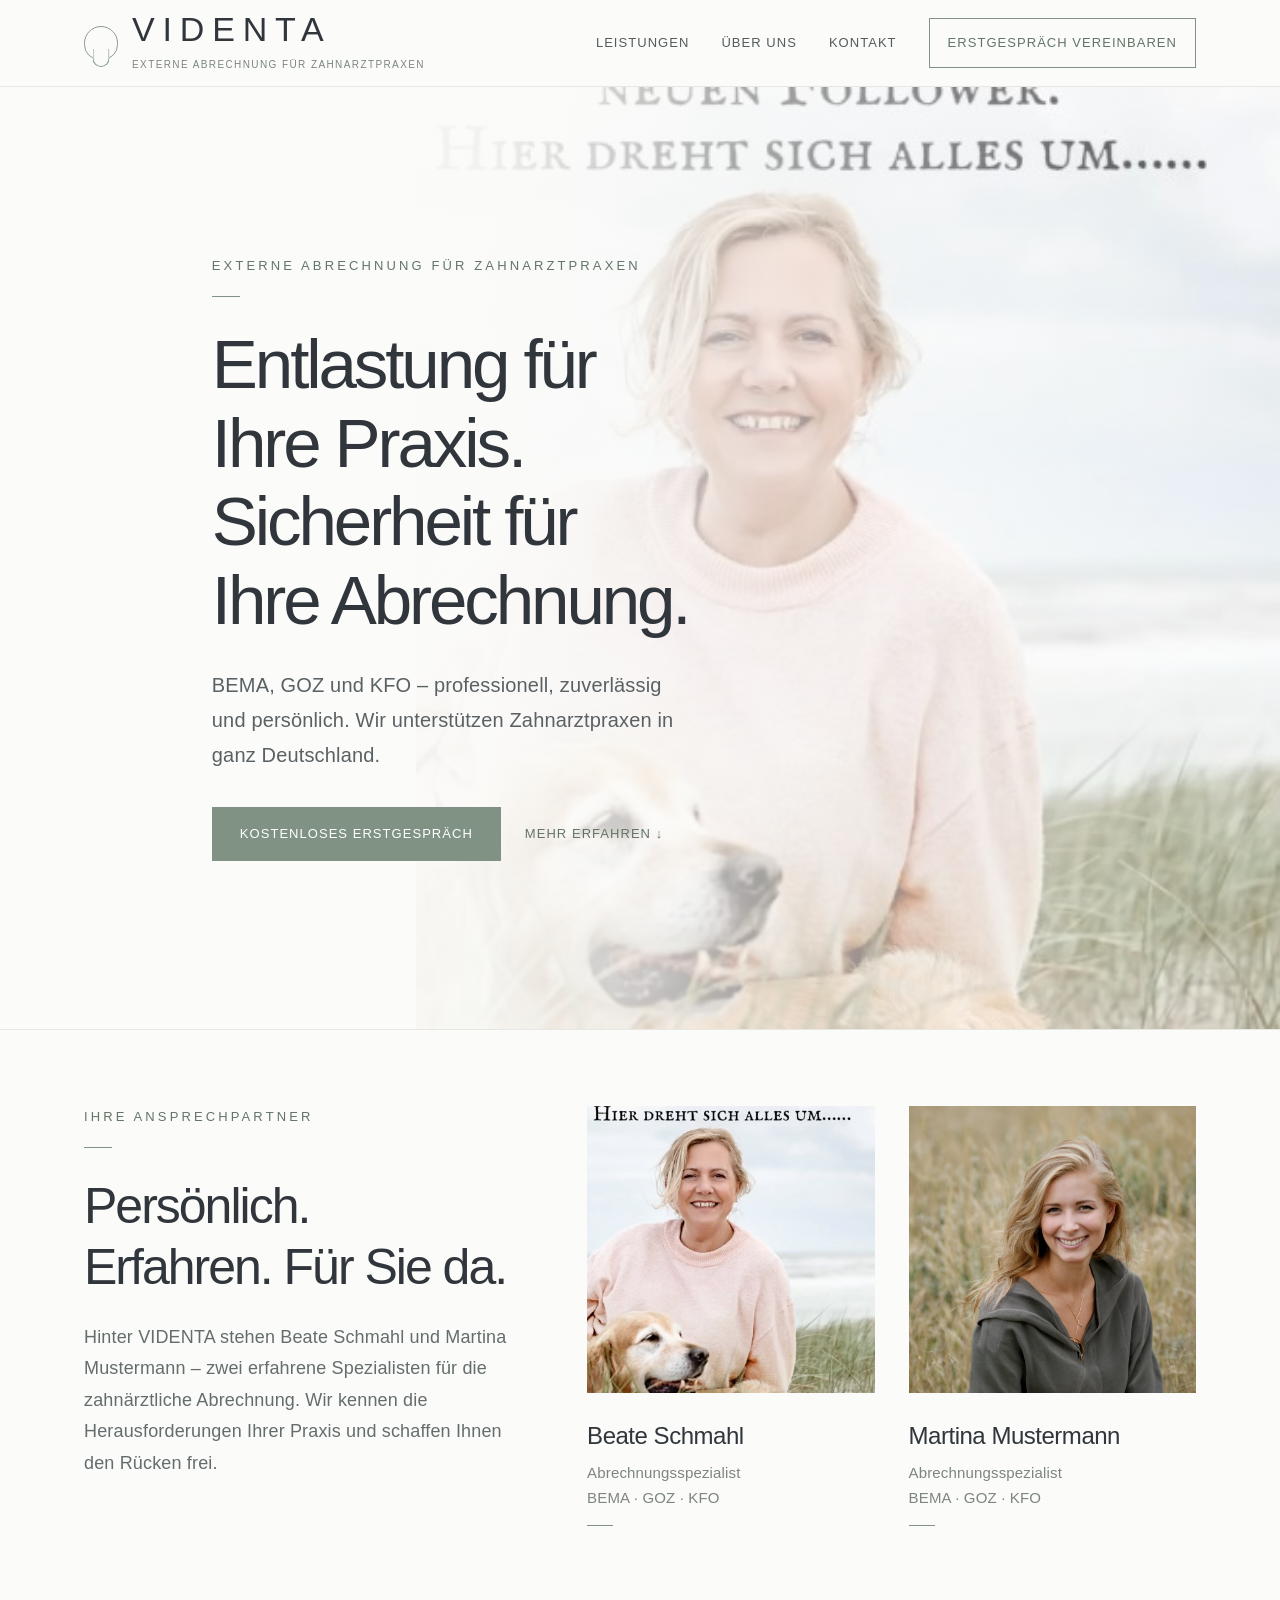
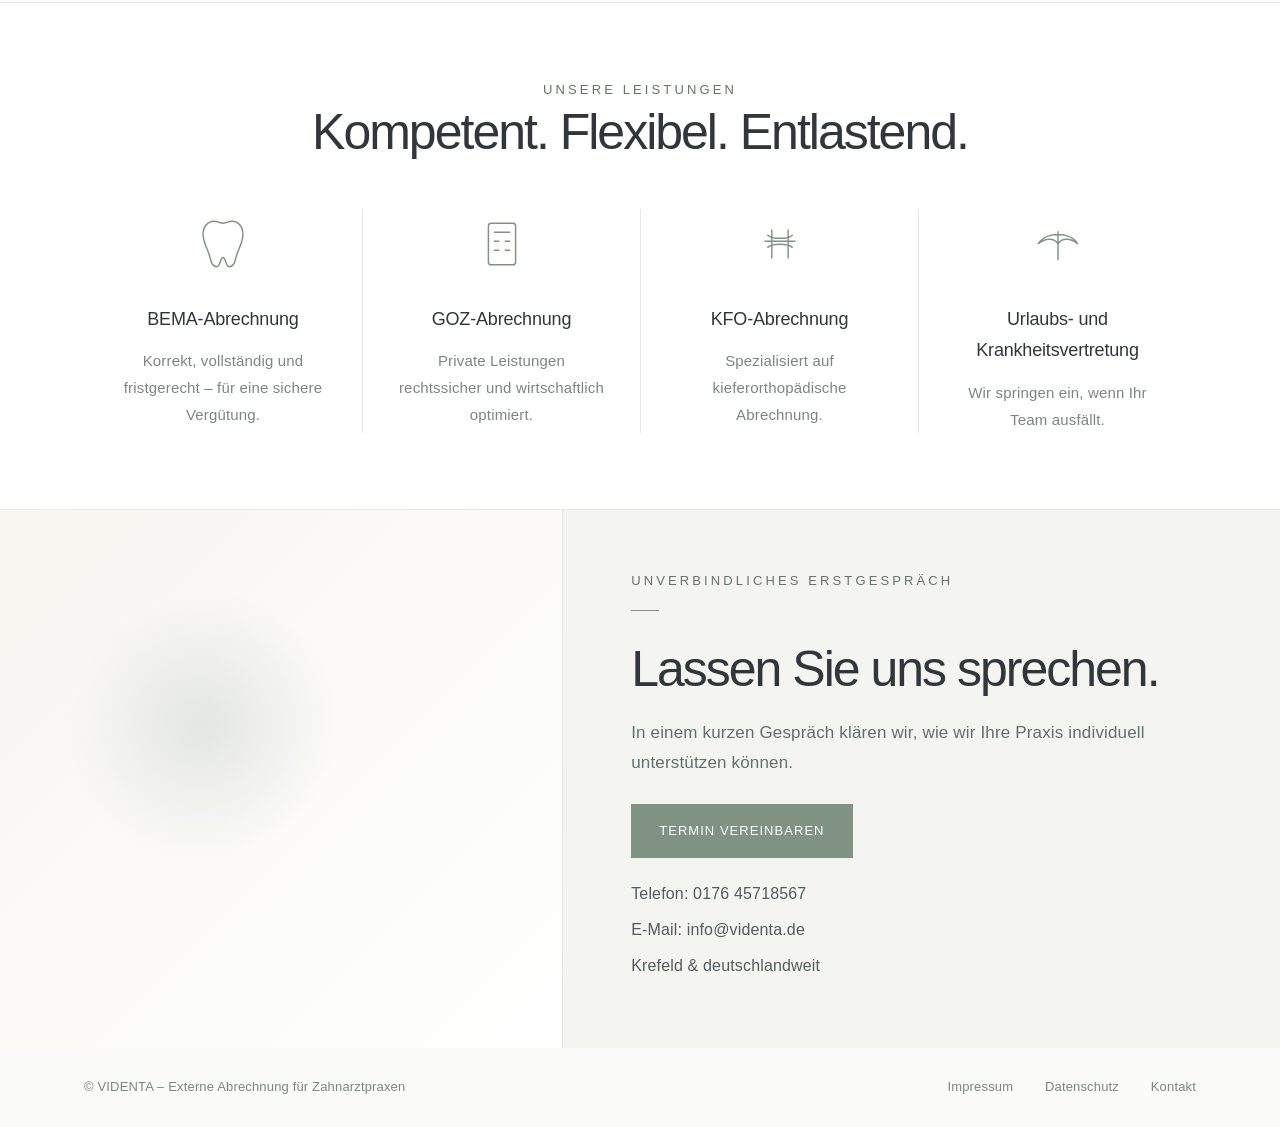
==== commit 4acdf3a1: "Add files via upload" ====
--- a/index.html
+++ b/index.html
@@ -4,505 +4,409 @@
   <meta charset="utf-8">
   <meta name="viewport" content="width=device-width, initial-scale=1">
   <title>VIDENTA | Externe Abrechnung für Zahnarztpraxen</title>
-  <meta name="description" content="VIDENTA unterstützt Zahnarztpraxen bei externer Abrechnung, BEMA, GOZ, KFO und Praxisentlastung. Persönlich betreut von Beate Schmahl und Martina Mustermann.">
+  <meta name="description" content="VIDENTA unterstützt Zahnarztpraxen bei externer Abrechnung, BEMA, GOZ, KFO sowie Urlaubs- und Krankheitsvertretung. Persönlich betreut von Beate Schmahl und Martina Mustermann.">
   <style>
     :root {
-      --bg:#fbfaf7;
-      --paper:#ffffff;
-      --ink:#163130;
-      --text:#263433;
-      --muted:#6c7a77;
-      --line:#ebe5da;
-      --petrol:#0d5558;
-      --gold:#b9893c;
-      --soft:#f3efe7;
-      --shadow:0 18px 60px rgba(22,49,48,.08);
-    }
-    * { box-sizing:border-box; }
-    html { scroll-behavior:smooth; }
+      --bg: #fbfbf9;
+      --paper: #ffffff;
+      --ink: #30363b;
+      --text: #50575a;
+      --muted: #7c8582;
+      --sage: #7f9284;
+      --sage-dark: #637568;
+      --line: #e8e8e3;
+      --soft: #f4f5f1;
+    }
+    * { box-sizing: border-box; }
+    html { scroll-behavior: smooth; }
     body {
-      margin:0;
-      font-family:-apple-system,BlinkMacSystemFont,"Segoe UI",Roboto,Arial,sans-serif;
-      color:var(--text);
-      background:var(--bg);
-      line-height:1.58;
-    }
-    a { color:inherit; }
-    .wrap { max-width:1120px; margin:0 auto; padding:0 24px; }
+      margin: 0;
+      background: var(--bg);
+      color: var(--text);
+      font-family: -apple-system, BlinkMacSystemFont, "Segoe UI", Roboto, Arial, sans-serif;
+      font-weight: 300;
+      line-height: 1.75;
+      letter-spacing: .01em;
+    }
+    img { max-width: 100%; display: block; }
+    a { color: inherit; }
+    .wrap { max-width: 1180px; margin: 0 auto; padding: 0 34px; }
     header {
-      position:sticky; top:0; z-index:10;
-      background:rgba(251,250,247,.88);
-      backdrop-filter:blur(16px);
-      border-bottom:1px solid var(--line);
+      background: rgba(251, 251, 249, .94);
+      backdrop-filter: blur(16px);
+      border-bottom: 1px solid var(--line);
+      position: sticky;
+      top: 0;
+      z-index: 10;
     }
     .nav {
-      height:74px;
-      display:flex;
-      justify-content:space-between;
-      align-items:center;
-      gap:24px;
-    }
-    .logo {
-      font-size:27px;
-      font-weight:800;
-      letter-spacing:.11em;
-      color:var(--petrol);
-    }
-    .logo small {
-      display:block;
-      font-size:10px;
-      letter-spacing:.13em;
-      color:var(--muted);
-      font-weight:700;
-      margin-top:-5px;
-    }
-    .nav a {
-      text-decoration:none;
-      color:var(--muted);
-      font-weight:650;
-      font-size:14px;
-      margin-left:22px;
-    }
-    .nav a.cta {
-      background:var(--petrol);
-      color:#fff;
-      padding:12px 18px;
-      border-radius:999px;
-      box-shadow:0 12px 28px rgba(13,85,88,.18);
+      height: 86px;
+      display: flex;
+      justify-content: space-between;
+      align-items: center;
+      gap: 36px;
+    }
+    .brand {
+      display: flex;
+      align-items: center;
+      gap: 14px;
+      text-decoration: none;
+      color: var(--ink);
+    }
+    .tooth {
+      width: 34px;
+      height: 34px;
+      border: 1.7px solid var(--sage);
+      border-radius: 50% 50% 45% 45%;
+      position: relative;
+      opacity: .9;
+    }
+    .tooth:before {
+      content: "";
+      position: absolute;
+      left: 50%;
+      bottom: -8px;
+      transform: translateX(-50%);
+      width: 15px;
+      height: 17px;
+      border: 1.7px solid var(--sage);
+      border-top: 0;
+      border-radius: 0 0 10px 10px;
+      background: var(--bg);
+    }
+    .brand-name {
+      font-size: 34px;
+      font-weight: 300;
+      letter-spacing: .23em;
+      line-height: 1;
+    }
+    .brand-sub {
+      display: block;
+      margin-top: 6px;
+      color: var(--muted);
+      font-size: 10px;
+      font-weight: 400;
+      letter-spacing: .14em;
+    }
+    .links {
+      display: flex;
+      align-items: center;
+      gap: 32px;
+      color: #545c5d;
+      font-size: 13px;
+      font-weight: 400;
+      letter-spacing: .08em;
+      text-transform: uppercase;
+      white-space: nowrap;
+    }
+    .links a { text-decoration: none; }
+    .links .outline {
+      border: 1px solid var(--sage);
+      padding: 13px 18px;
+      color: var(--sage-dark);
     }
     .hero {
-      padding:78px 0 46px;
-    }
-    .hero-grid {
-      display:grid;
-      grid-template-columns:1.05fr .95fr;
-      gap:58px;
-      align-items:center;
-    }
-    .eyebrow {
-      color:var(--gold);
-      font-size:13px;
-      letter-spacing:.14em;
-      text-transform:uppercase;
-      font-weight:800;
-    }
+      border-bottom: 1px solid var(--line);
+      background:
+        linear-gradient(90deg, rgba(251,251,249,1) 0%, rgba(251,251,249,.96) 38%, rgba(251,251,249,.66) 58%, rgba(251,251,249,.28) 100%),
+        url("[data-uri]") right center / contain no-repeat;
+      min-height: 630px;
+      display: flex;
+      align-items: center;
+    }
+    .hero-inner { width: 56%; padding: 92px 0; }
+    .kicker {
+      color: var(--sage-dark);
+      font-size: 13px;
+      font-weight: 400;
+      letter-spacing: .24em;
+      text-transform: uppercase;
+    }
+    .rule { width: 28px; height: 1px; background: var(--sage); margin: 18px 0 28px; }
     h1 {
-      margin:16px 0 20px;
-      font-size:clamp(42px,6vw,72px);
-      line-height:1.02;
-      letter-spacing:-.055em;
-      color:var(--ink);
+      margin: 0;
+      color: var(--ink);
+      font-size: clamp(42px, 5.4vw, 72px);
+      line-height: 1.14;
+      letter-spacing: -.045em;
+      font-weight: 300;
     }
     .lead {
-      max-width:650px;
-      margin:0 0 30px;
-      font-size:21px;
-      color:var(--muted);
-    }
-    .actions {
-      display:flex;
-      gap:14px;
-      flex-wrap:wrap;
-      margin:28px 0 26px;
-    }
+      max-width: 610px;
+      margin: 28px 0 34px;
+      color: #596164;
+      font-size: 20px;
+      line-height: 1.75;
+      font-weight: 300;
+    }
+    .button-row { display: flex; align-items: center; gap: 24px; flex-wrap: wrap; }
     .btn {
-      display:inline-flex;
-      align-items:center;
-      justify-content:center;
-      min-height:48px;
-      padding:0 22px;
-      border-radius:999px;
-      background:var(--petrol);
-      color:#fff;
-      text-decoration:none;
-      font-weight:800;
-    }
-    .btn.light {
-      background:#fff;
-      color:var(--petrol);
-      border:1px solid var(--line);
-    }
-    .ticks {
-      display:flex;
-      flex-wrap:wrap;
-      gap:12px 18px;
-      color:var(--muted);
-      font-size:15px;
-    }
-    .ticks span:before {
-      content:"✓";
-      color:var(--gold);
-      font-weight:900;
-      margin-right:7px;
-    }
-    .photo-card {
-      background:#fff;
-      border:1px solid var(--line);
-      border-radius:32px;
-      padding:16px;
-      box-shadow:var(--shadow);
-    }
-    .photo-card img {
-      width:100%;
-      display:block;
-      border-radius:24px;
-      aspect-ratio:4/4.4;
-      object-fit:cover;
-      object-position:center;
-    }
-    .caption {
-      padding:16px 4px 2px;
-      color:var(--muted);
-      font-size:15px;
-    }
-    section {
-      padding:64px 0;
-    }
-    .section-head {
-      max-width:760px;
-      margin-bottom:28px;
+      display: inline-flex;
+      align-items: center;
+      justify-content: center;
+      min-height: 54px;
+      padding: 0 28px;
+      background: var(--sage);
+      color: white;
+      text-decoration: none;
+      font-size: 13px;
+      font-weight: 400;
+      letter-spacing: .08em;
+      text-transform: uppercase;
+    }
+    .text-link {
+      color: var(--sage-dark);
+      text-decoration: none;
+      font-size: 13px;
+      font-weight: 400;
+      letter-spacing: .08em;
+      text-transform: uppercase;
+    }
+    section { padding: 76px 0; }
+    .intro-grid {
+      display: grid;
+      grid-template-columns: .82fr 1.18fr;
+      gap: 80px;
+      align-items: start;
     }
     h2 {
-      margin:0 0 12px;
-      color:var(--ink);
-      font-size:clamp(31px,4vw,48px);
-      line-height:1.08;
-      letter-spacing:-.04em;
-    }
-    .section-head p {
-      margin:0;
-      color:var(--muted);
-      font-size:19px;
-    }
-    .cards {
-      display:grid;
-      grid-template-columns:repeat(3,1fr);
-      gap:16px;
-    }
-    .card {
-      background:#fff;
-      border:1px solid var(--line);
-      border-radius:24px;
-      padding:26px;
-      box-shadow:0 10px 36px rgba(22,49,48,.045);
-    }
-    .card strong {
-      color:var(--petrol);
-      display:block;
-      font-size:20px;
-      margin-bottom:8px;
-    }
-    .card p {
-      margin:0;
-      color:var(--muted);
-    }
-    .about {
-      display:grid;
-      grid-template-columns:.82fr 1.18fr;
-      gap:28px;
-      align-items:stretch;
-    }
-    .person {
-      background:#fff;
-      border:1px solid var(--line);
-      border-radius:28px;
-      padding:22px;
-      box-shadow:var(--shadow);
-    }
-    .person img, .placeholder {
-      width:100%;
-      aspect-ratio:1/1;
-      border-radius:22px;
-      object-fit:cover;
-      display:block;
-      background:linear-gradient(135deg,#f6efe4,#e8f0ef);
-    }
-    .placeholder {
-      display:flex;
-      align-items:center;
-      justify-content:center;
-      color:var(--petrol);
-      font-size:62px;
-      font-weight:800;
-      letter-spacing:-.05em;
+      margin: 0;
+      color: var(--ink);
+      font-size: clamp(34px, 4vw, 50px);
+      line-height: 1.22;
+      letter-spacing: -.04em;
+      font-weight: 300;
+    }
+    .copy {
+      margin-top: 24px;
+      max-width: 500px;
+      color: #646d6d;
+      font-size: 18px;
+    }
+    .team { display: grid; grid-template-columns: 1fr 1fr; gap: 34px; }
+    .person img {
+      width: 100%;
+      aspect-ratio: 1 / 1;
+      object-fit: cover;
+      object-position: center;
+      background: var(--soft);
     }
     .person h3 {
-      margin:18px 0 4px;
-      font-size:24px;
-      color:var(--ink);
-    }
-    .person p {
-      margin:0;
-      color:var(--muted);
-    }
-    .people {
-      display:grid;
-      grid-template-columns:1fr 1fr;
-      gap:18px;
-    }
-    .text-panel {
-      background:var(--soft);
-      border:1px solid var(--line);
-      border-radius:28px;
-      padding:34px;
-    }
-    .text-panel p {
-      color:var(--muted);
-      font-size:18px;
-    }
-    .list {
-      display:grid;
-      grid-template-columns:1fr 1fr;
-      gap:12px;
-      margin-top:22px;
-    }
-    .list div {
-      background:#fff;
-      border:1px solid var(--line);
-      border-radius:16px;
-      padding:15px 16px;
-      color:var(--text);
-      font-weight:650;
-    }
-    .list div:before {
-      content:"✓";
-      color:var(--gold);
-      margin-right:8px;
-      font-weight:900;
-    }
-    .strip {
-      background:var(--petrol);
-      color:#fff;
-      border-radius:32px;
-      padding:36px;
-      display:grid;
-      grid-template-columns:1fr 1fr 1fr;
-      gap:20px;
-    }
-    .strip div {
-      border-left:1px solid rgba(255,255,255,.22);
-      padding-left:20px;
-    }
-    .strip div:first-child {
-      border-left:0;
-      padding-left:0;
-    }
-    .strip strong {
-      display:block;
-      font-size:20px;
-      margin-bottom:6px;
-    }
-    .strip p {
-      margin:0;
-      color:rgba(255,255,255,.78);
-    }
-    details {
-      background:#fff;
-      border:1px solid var(--line);
-      border-radius:18px;
-      padding:20px 22px;
-      margin-bottom:10px;
-    }
-    summary {
-      font-weight:800;
-      cursor:pointer;
-      color:var(--ink);
-    }
-    details p {
-      margin:12px 0 0;
-      color:var(--muted);
-    }
-    .contact {
-      background:#fff;
-      border:1px solid var(--line);
-      border-radius:34px;
-      padding:42px;
-      box-shadow:var(--shadow);
-      display:grid;
-      grid-template-columns:1.1fr .9fr;
-      gap:28px;
-      align-items:center;
-    }
-    .contact-box {
-      background:var(--soft);
-      border-radius:24px;
-      padding:26px;
-    }
-    .contact-box a {
-      display:block;
-      margin-top:8px;
-      text-decoration:none;
-      color:var(--petrol);
-      font-weight:800;
-    }
-    footer {
-      padding:38px 0;
-      color:var(--muted);
-      font-size:14px;
-    }
-    @media(max-width:900px) {
-      .nav nav { display:none; }
-      .hero-grid,.about,.contact { grid-template-columns:1fr; }
-      .cards { grid-template-columns:1fr 1fr; }
-      .strip { grid-template-columns:1fr; }
-      .strip div,.strip div:first-child { border-left:0; padding-left:0; }
-    }
-    @media(max-width:620px) {
-      .wrap { padding:0 18px; }
-      .hero { padding:52px 0 28px; }
-      section { padding:46px 0; }
-      .cards,.people,.list { grid-template-columns:1fr; }
-      h1 { font-size:43px; }
-      .contact,.strip,.text-panel { padding:26px; border-radius:24px; }
-      .logo { font-size:22px; }
+      margin: 22px 0 4px;
+      color: var(--ink);
+      font-size: 24px;
+      font-weight: 300;
+      letter-spacing: -.02em;
+    }
+    .person p { margin: 0; color: var(--muted); font-size: 15px; line-height: 1.65; }
+    .small-line { width: 26px; height: 1px; background: var(--sage); margin-top: 14px; }
+    .services-section {
+      border-top: 1px solid var(--line);
+      border-bottom: 1px solid var(--line);
+      background: #fff;
+    }
+    .center { text-align: center; }
+    .services {
+      margin-top: 46px;
+      display: grid;
+      grid-template-columns: repeat(4, 1fr);
+      gap: 0;
+    }
+    .service {
+      padding: 6px 32px 0;
+      border-left: 1px solid var(--line);
+      text-align: center;
+    }
+    .service:first-child { border-left: 0; }
+    .icon { width: 58px; height: 58px; margin: 0 auto 22px; color: var(--sage); }
+    .service h3 {
+      margin: 0 0 12px;
+      color: var(--ink);
+      font-size: 18px;
+      font-weight: 300;
+      letter-spacing: -.01em;
+    }
+    .service p { margin: 0; color: var(--muted); font-size: 15px; line-height: 1.8; }
+    .contact { background: var(--soft); padding: 0; }
+    .contact-grid { display: grid; grid-template-columns: .88fr 1.12fr; min-height: 330px; }
+    .contact-image {
+      background:
+        linear-gradient(rgba(255,255,255,.16), rgba(255,255,255,.16)),
+        radial-gradient(circle at 36% 40%, rgba(127,146,132,.22), transparent 28%),
+        linear-gradient(135deg, #f6f4ee, #ffffff);
+      border-right: 1px solid var(--line);
+    }
+    .contact-content { padding: 60px 68px; }
+    .contact-content p {
+      max-width: 560px;
+      margin: 18px 0 26px;
+      color: #646d6d;
+      font-size: 17px;
+    }
+    .contact-list {
+      margin: 22px 0 0;
+      padding: 0;
+      list-style: none;
+      color: #535c5d;
+      font-size: 16px;
+    }
+    .contact-list li { margin: 8px 0; }
+    footer { padding: 28px 0; color: var(--muted); font-size: 13px; }
+    .footer-row { display: flex; justify-content: space-between; gap: 24px; flex-wrap: wrap; }
+    .footer-row a { text-decoration: none; margin-left: 28px; }
+    @media (max-width: 980px) {
+      .links a:not(.outline) { display: none; }
+      .hero {
+        background:
+          linear-gradient(180deg, rgba(251,251,249,.92), rgba(251,251,249,.92)),
+          url("[data-uri]") right center / cover no-repeat;
+      }
+      .hero-inner { width: 100%; }
+      .intro-grid, .contact-grid { grid-template-columns: 1fr; gap: 46px; }
+      .services { grid-template-columns: 1fr 1fr; gap: 44px 0; }
+      .service:nth-child(odd) { border-left: 0; }
+      .contact-image { display: none; }
+    }
+    @media (max-width: 640px) {
+      .wrap { padding: 0 22px; }
+      .nav { height: 74px; }
+      .brand-name { font-size: 25px; }
+      .brand-sub { display: none; }
+      .links .outline { display: none; }
+      .hero { min-height: auto; }
+      .hero-inner { padding: 62px 0; }
+      h1 { font-size: 43px; }
+      .lead { font-size: 18px; }
+      section { padding: 56px 0; }
+      .team, .services { grid-template-columns: 1fr; }
+      .service {
+        border-left: 0;
+        border-top: 1px solid var(--line);
+        padding: 34px 8px 0;
+      }
+      .service:first-child { border-top: 0; padding-top: 0; }
+      .contact-content { padding: 46px 22px; }
     }
   </style>
 </head>
 <body>
 <header>
   <div class="wrap nav">
-    <div class="logo">VIDENTA<small>EXTERNE ABRECHNUNG FÜR ZAHNARZTPRAXEN</small></div>
-    <nav>
+    <a class="brand" href="#">
+      <span class="tooth"></span>
+      <span>
+        <span class="brand-name">VIDENTA</span>
+        <span class="brand-sub">EXTERNE ABRECHNUNG FÜR ZAHNARZTPRAXEN</span>
+      </span>
+    </a>
+    <nav class="links">
       <a href="#leistungen">Leistungen</a>
       <a href="#ueber-uns">Über uns</a>
-      <a href="#vorteile">Vorteile</a>
-      <a href="#kontakt" class="cta">Erstgespräch</a>
+      <a href="#kontakt">Kontakt</a>
+      <a class="outline" href="#kontakt">Erstgespräch vereinbaren</a>
     </nav>
   </div>
 </header>
 
 <main>
   <section class="hero">
-    <div class="wrap hero-grid">
-      <div>
-        <div class="eyebrow">VIDENTA · Krefeld & deutschlandweit</div>
-        <h1>Externe Abrechnung für Zahnarztpraxen.</h1>
-        <p class="lead">Persönliche Unterstützung bei BEMA, GOZ, KFO und Praxisentlastung – durch erfahrene Ansprechpartnerinnen, die Zahnarztabrechnung wirklich verstehen.</p>
-        <div class="actions">
-          <a class="btn" href="#kontakt">Unverbindlich anfragen</a>
-          <a class="btn light" href="#leistungen">Leistungen ansehen</a>
-        </div>
-        <div class="ticks">
-          <span>BEMA</span>
-          <span>GOZ</span>
-          <span>KFO</span>
-          <span>Urlaubsvertretung</span>
-          <span>Krankheitsvertretung</span>
-        </div>
-      </div>
-      <div class="photo-card">
-        <img src="[data-uri]" alt="Beate Schmahl">
-        <div class="caption"><strong>Beate Schmahl</strong> · Ihre Ansprechpartnerin für externe Abrechnung</div>
-      </div>
-    </div>
-  </section>
-
-  <section id="leistungen">
     <div class="wrap">
-      <div class="section-head">
-        <h2>Klare Hilfe für einen sensiblen Praxisbereich.</h2>
-        <p>VIDENTA unterstützt dort, wo Abrechnung Zeit, Fachwissen und Verlässlichkeit braucht.</p>
-      </div>
-      <div class="cards">
-        <div class="card"><strong>BEMA-Abrechnung</strong><p>Laufende Abrechnung, Kontrolle und Unterstützung bei gesetzlicher Abrechnung.</p></div>
-        <div class="card"><strong>GOZ-Abrechnung</strong><p>Private Leistungen strukturiert, nachvollziehbar und wirtschaftlich sinnvoll abrechnen.</p></div>
-        <div class="card"><strong>KFO-Abrechnung</strong><p>Unterstützung bei kieferorthopädischen Fällen, Abläufen und Rückfragen.</p></div>
-        <div class="card"><strong>Urlaubsvertretung</strong><p>Entlastung, wenn Ihre Abrechnungskraft vorübergehend nicht verfügbar ist.</p></div>
-        <div class="card"><strong>Krankheitsvertretung</strong><p>Kurzfristige Unterstützung bei Ausfällen, Rückständen und Engpässen.</p></div>
-        <div class="card"><strong>Abrechnungsoptimierung</strong><p>Bestehende Abläufe prüfen, Potenziale erkennen und Prozesse verbessern.</p></div>
+      <div class="hero-inner">
+        <div class="kicker">Externe Abrechnung für Zahnarztpraxen</div>
+        <div class="rule"></div>
+        <h1>Entlastung für Ihre Praxis.<br>Sicherheit für Ihre Abrechnung.</h1>
+        <p class="lead">BEMA, GOZ und KFO – professionell, zuverlässig und persönlich. Wir unterstützen Zahnarztpraxen in ganz Deutschland.</p>
+        <div class="button-row">
+          <a class="btn" href="#kontakt">Kostenloses Erstgespräch</a>
+          <a class="text-link" href="#leistungen">Mehr erfahren ↓</a>
+        </div>
       </div>
     </div>
   </section>
 
   <section id="ueber-uns">
-    <div class="wrap about">
-      <div class="people">
+    <div class="wrap intro-grid">
+      <div>
+        <div class="kicker">Ihre Ansprechpartner</div>
+        <div class="rule"></div>
+        <h2>Persönlich.<br>Erfahren. Für Sie da.</h2>
+        <p class="copy">Hinter VIDENTA stehen Beate Schmahl und Martina Mustermann – zwei erfahrene Spezialisten für die zahnärztliche Abrechnung. Wir kennen die Herausforderungen Ihrer Praxis und schaffen Ihnen den Rücken frei.</p>
+      </div>
+      <div class="team">
         <div class="person">
-          <img src="[data-uri]" alt="Beate Schmahl">
+          <img src="[data-uri]" alt="Beate Schmahl">
           <h3>Beate Schmahl</h3>
-          <p>Abrechnungsspezialistin für Zahnarztpraxen</p>
+          <p>Abrechnungsspezialist<br>BEMA · GOZ · KFO</p>
+          <div class="small-line"></div>
         </div>
         <div class="person">
-          <div class="placeholder">M</div>
+          <img src="[data-uri]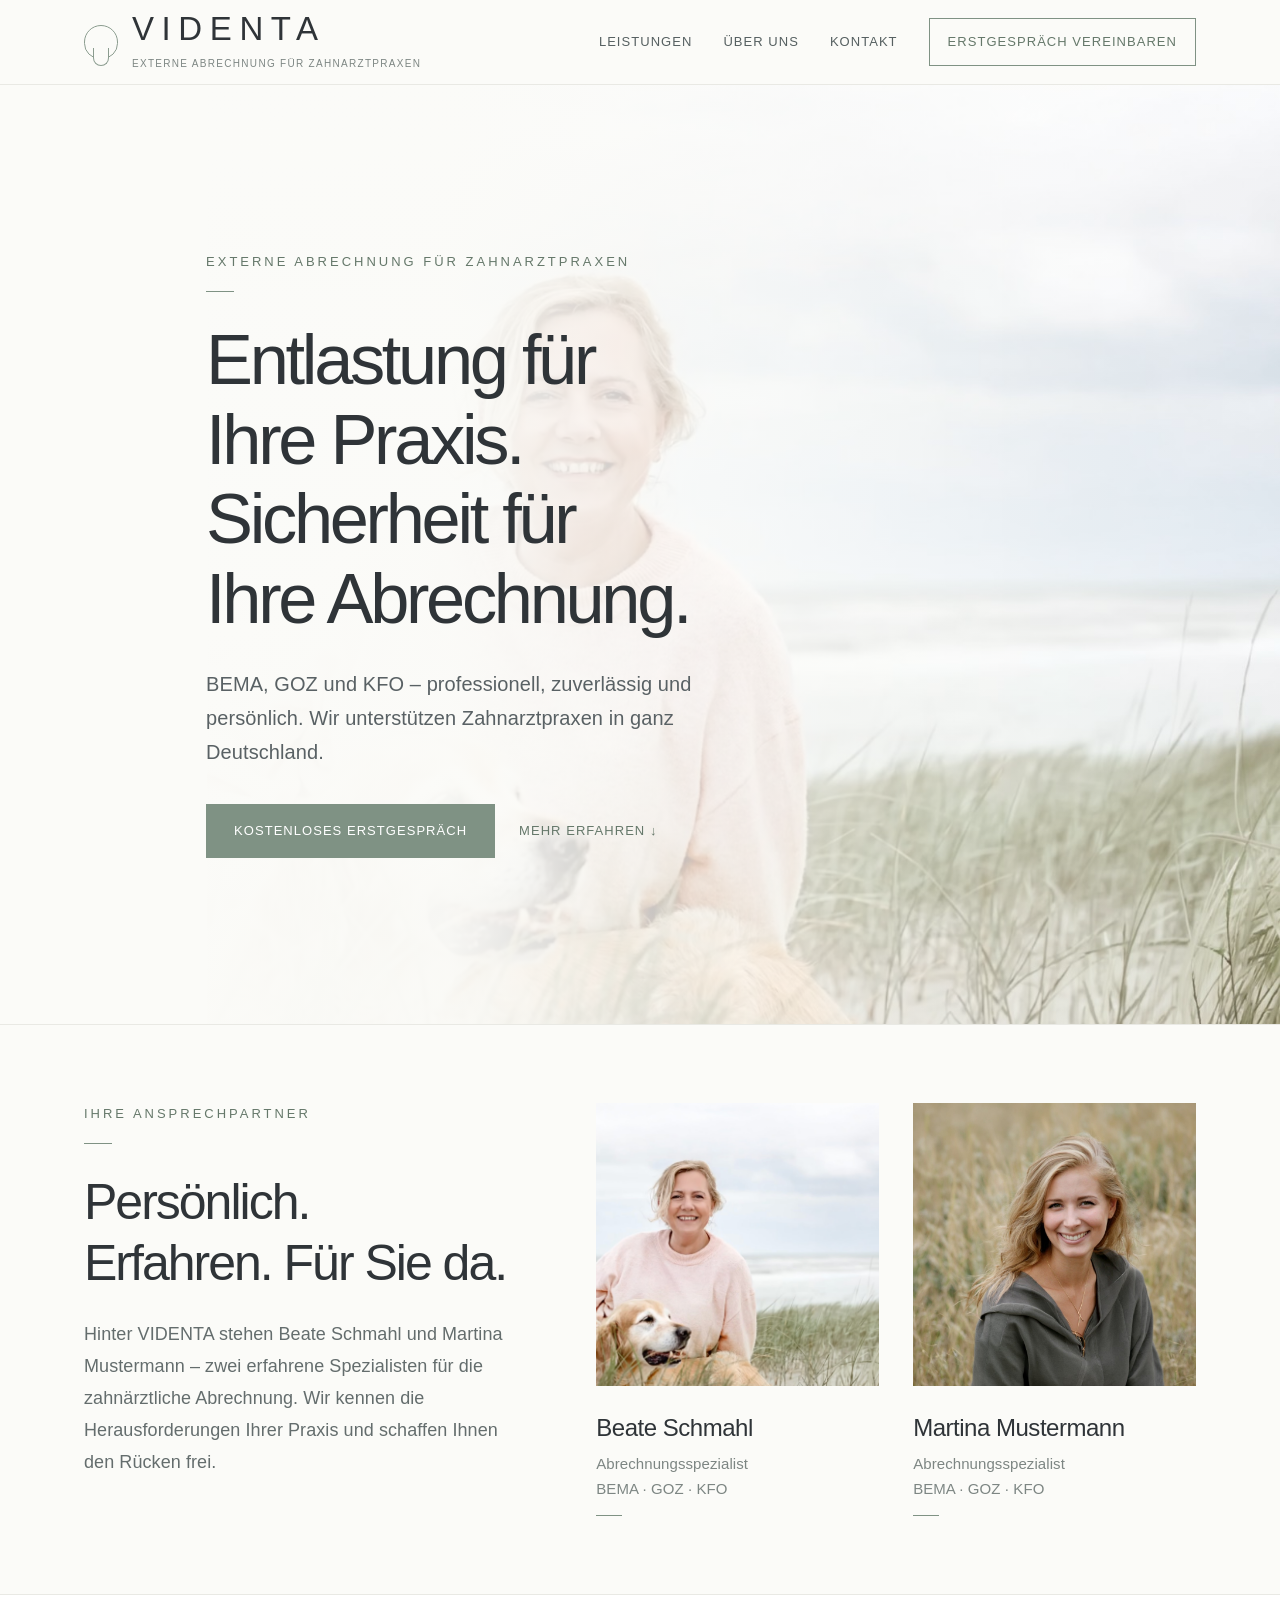
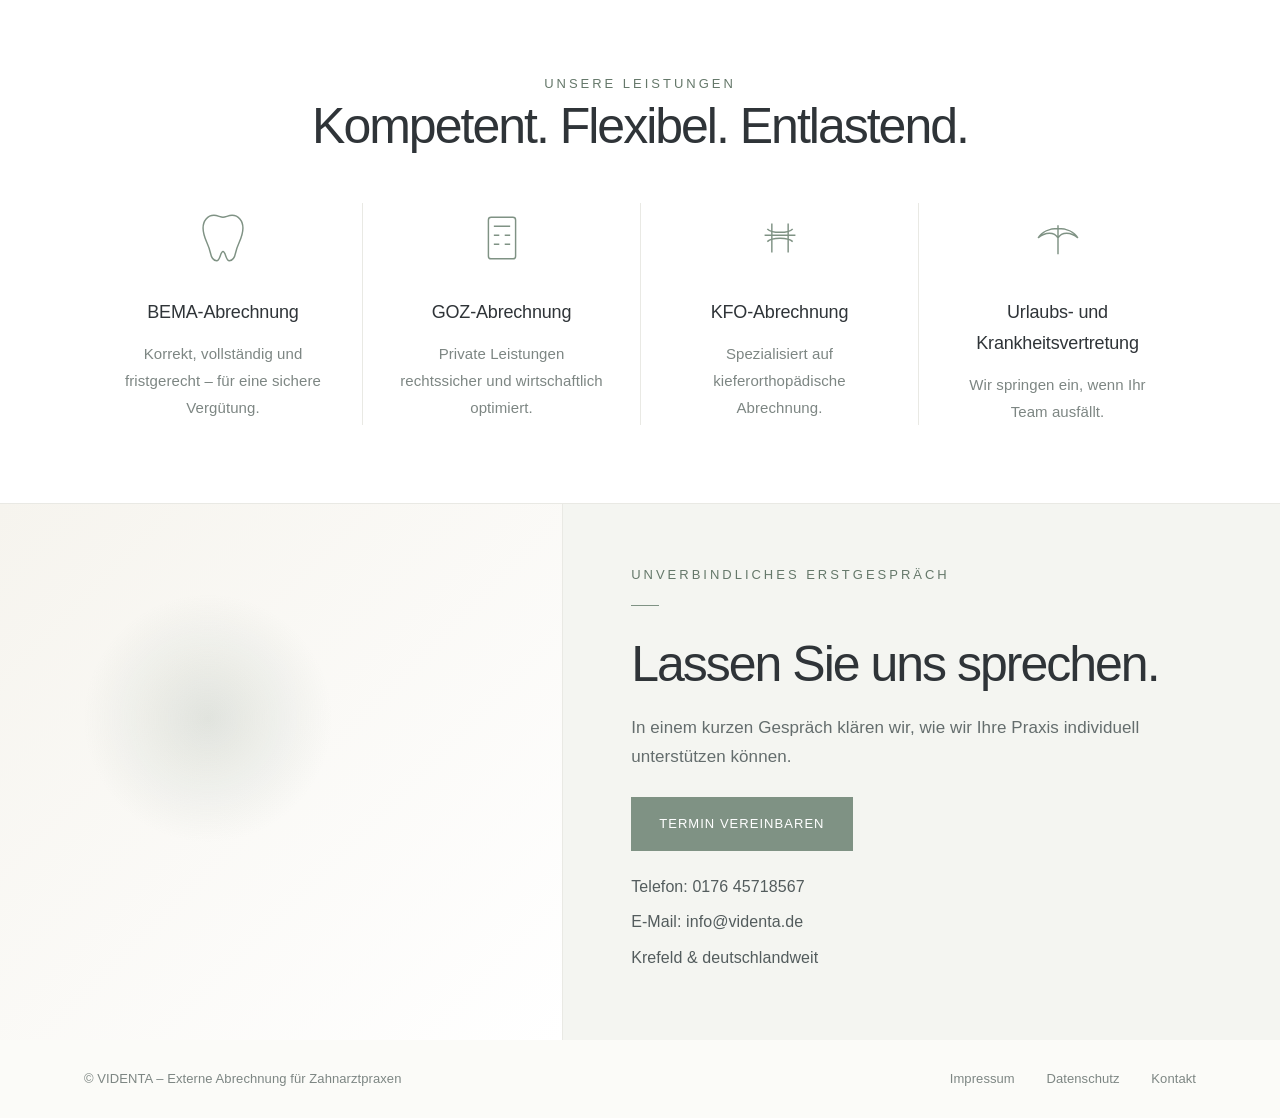
==== commit e138d370: "Add files via upload" ====
--- a/index.html
+++ b/index.html
@@ -5,47 +5,66 @@
   <meta name="viewport" content="width=device-width, initial-scale=1">
   <title>VIDENTA | Externe Abrechnung für Zahnarztpraxen</title>
   <meta name="description" content="VIDENTA unterstützt Zahnarztpraxen bei externer Abrechnung, BEMA, GOZ, KFO sowie Urlaubs- und Krankheitsvertretung. Persönlich betreut von Beate Schmahl und Martina Mustermann.">
+  <meta name="robots" content="index, follow">
   <style>
     :root {
-      --bg: #fbfbf9;
+      --bg: #fbfbf8;
       --paper: #ffffff;
-      --ink: #30363b;
-      --text: #50575a;
-      --muted: #7c8582;
+      --ink: #2f3438;
+      --text: #52595b;
+      --muted: #7d8683;
       --sage: #7f9284;
-      --sage-dark: #637568;
-      --line: #e8e8e3;
+      --sage-dark: #65786a;
+      --line: #e9e9e4;
       --soft: #f4f5f1;
     }
+
     * { box-sizing: border-box; }
+
     html { scroll-behavior: smooth; }
+
     body {
       margin: 0;
       background: var(--bg);
       color: var(--text);
       font-family: -apple-system, BlinkMacSystemFont, "Segoe UI", Roboto, Arial, sans-serif;
       font-weight: 300;
-      line-height: 1.75;
-      letter-spacing: .01em;
-    }
-    img { max-width: 100%; display: block; }
+      line-height: 1.72;
+      letter-spacing: .005em;
+      -webkit-font-smoothing: antialiased;
+      text-rendering: optimizeLegibility;
+    }
+
     a { color: inherit; }
-    .wrap { max-width: 1180px; margin: 0 auto; padding: 0 34px; }
+
+    img {
+      max-width: 100%;
+      display: block;
+    }
+
+    .wrap {
+      max-width: 1180px;
+      margin: 0 auto;
+      padding: 0 34px;
+    }
+
     header {
-      background: rgba(251, 251, 249, .94);
+      background: rgba(251,251,248,.94);
       backdrop-filter: blur(16px);
       border-bottom: 1px solid var(--line);
       position: sticky;
       top: 0;
       z-index: 10;
     }
+
     .nav {
-      height: 86px;
+      height: 84px;
       display: flex;
+      align-items: center;
       justify-content: space-between;
-      align-items: center;
-      gap: 36px;
-    }
+      gap: 32px;
+    }
+
     .brand {
       display: flex;
       align-items: center;
@@ -53,93 +72,124 @@
       text-decoration: none;
       color: var(--ink);
     }
+
     .tooth {
       width: 34px;
       height: 34px;
-      border: 1.7px solid var(--sage);
-      border-radius: 50% 50% 45% 45%;
+      border: 1.6px solid var(--sage);
+      border-radius: 50% 50% 46% 46%;
       position: relative;
       opacity: .9;
-    }
-    .tooth:before {
+      flex: 0 0 auto;
+    }
+
+    .tooth::after {
       content: "";
       position: absolute;
       left: 50%;
       bottom: -8px;
       transform: translateX(-50%);
-      width: 15px;
+      width: 14px;
       height: 17px;
-      border: 1.7px solid var(--sage);
+      border: 1.6px solid var(--sage);
       border-top: 0;
       border-radius: 0 0 10px 10px;
       background: var(--bg);
     }
+
     .brand-name {
-      font-size: 34px;
+      font-size: 33px;
+      line-height: 1;
       font-weight: 300;
       letter-spacing: .23em;
-      line-height: 1;
-    }
+    }
+
     .brand-sub {
       display: block;
       margin-top: 6px;
       color: var(--muted);
       font-size: 10px;
       font-weight: 400;
-      letter-spacing: .14em;
-    }
+      letter-spacing: .13em;
+    }
+
     .links {
       display: flex;
       align-items: center;
-      gap: 32px;
-      color: #545c5d;
+      gap: 31px;
+      white-space: nowrap;
+    }
+
+    .links a {
+      text-decoration: none;
+      color: #566061;
       font-size: 13px;
       font-weight: 400;
       letter-spacing: .08em;
       text-transform: uppercase;
-      white-space: nowrap;
-    }
-    .links a { text-decoration: none; }
-    .links .outline {
+    }
+
+    .links a.cta {
       border: 1px solid var(--sage);
-      padding: 13px 18px;
       color: var(--sage-dark);
-    }
+      padding: 12px 18px;
+    }
+
     .hero {
+      min-height: 640px;
+      display: flex;
+      align-items: center;
       border-bottom: 1px solid var(--line);
       background:
-        linear-gradient(90deg, rgba(251,251,249,1) 0%, rgba(251,251,249,.96) 38%, rgba(251,251,249,.66) 58%, rgba(251,251,249,.28) 100%),
-        url("[data-uri]") right center / contain no-repeat;
-      min-height: 630px;
-      display: flex;
-      align-items: center;
-    }
-    .hero-inner { width: 56%; padding: 92px 0; }
+        linear-gradient(90deg, rgba(251,251,248,1) 0%, rgba(251,251,248,.98) 35%, rgba(251,251,248,.76) 53%, rgba(251,251,248,.16) 100%),
+        url("[data-uri]") right center / contain no-repeat;
+    }
+
+    .hero-inner {
+      width: 56%;
+      padding: 88px 0;
+    }
+
     .kicker {
       color: var(--sage-dark);
       font-size: 13px;
       font-weight: 400;
-      letter-spacing: .24em;
+      letter-spacing: .23em;
       text-transform: uppercase;
     }
-    .rule { width: 28px; height: 1px; background: var(--sage); margin: 18px 0 28px; }
+
+    .rule {
+      width: 28px;
+      height: 1px;
+      background: var(--sage);
+      margin: 18px 0 28px;
+    }
+
     h1 {
       margin: 0;
       color: var(--ink);
-      font-size: clamp(42px, 5.4vw, 72px);
-      line-height: 1.14;
-      letter-spacing: -.045em;
-      font-weight: 300;
-    }
+      font-size: clamp(42px, 5.5vw, 72px);
+      line-height: 1.13;
+      letter-spacing: -.047em;
+      font-weight: 300;
+    }
+
     .lead {
-      max-width: 610px;
+      max-width: 620px;
       margin: 28px 0 34px;
       color: #596164;
       font-size: 20px;
-      line-height: 1.75;
-      font-weight: 300;
-    }
-    .button-row { display: flex; align-items: center; gap: 24px; flex-wrap: wrap; }
+      line-height: 1.72;
+      font-weight: 300;
+    }
+
+    .button-row {
+      display: flex;
+      align-items: center;
+      gap: 24px;
+      flex-wrap: wrap;
+    }
+
     .btn {
       display: inline-flex;
       align-items: center;
@@ -147,13 +197,14 @@
       min-height: 54px;
       padding: 0 28px;
       background: var(--sage);
-      color: white;
+      color: #fff;
       text-decoration: none;
       font-size: 13px;
       font-weight: 400;
       letter-spacing: .08em;
       text-transform: uppercase;
     }
+
     .text-link {
       color: var(--sage-dark);
       text-decoration: none;
@@ -162,13 +213,18 @@
       letter-spacing: .08em;
       text-transform: uppercase;
     }
-    section { padding: 76px 0; }
+
+    section {
+      padding: 78px 0;
+    }
+
     .intro-grid {
       display: grid;
-      grid-template-columns: .82fr 1.18fr;
-      gap: 80px;
+      grid-template-columns: .84fr 1.16fr;
+      gap: 78px;
       align-items: start;
     }
+
     h2 {
       margin: 0;
       color: var(--ink);
@@ -177,13 +233,21 @@
       letter-spacing: -.04em;
       font-weight: 300;
     }
+
     .copy {
-      margin-top: 24px;
-      max-width: 500px;
+      max-width: 510px;
+      margin: 24px 0 0;
       color: #646d6d;
       font-size: 18px;
-    }
-    .team { display: grid; grid-template-columns: 1fr 1fr; gap: 34px; }
+      line-height: 1.78;
+    }
+
+    .team {
+      display: grid;
+      grid-template-columns: 1fr 1fr;
+      gap: 34px;
+    }
+
     .person img {
       width: 100%;
       aspect-ratio: 1 / 1;
@@ -191,34 +255,59 @@
       object-position: center;
       background: var(--soft);
     }
+
     .person h3 {
-      margin: 22px 0 4px;
+      margin: 21px 0 4px;
       color: var(--ink);
       font-size: 24px;
       font-weight: 300;
       letter-spacing: -.02em;
     }
-    .person p { margin: 0; color: var(--muted); font-size: 15px; line-height: 1.65; }
-    .small-line { width: 26px; height: 1px; background: var(--sage); margin-top: 14px; }
+
+    .person p {
+      margin: 0;
+      color: var(--muted);
+      font-size: 15px;
+      line-height: 1.65;
+    }
+
+    .small-line {
+      width: 26px;
+      height: 1px;
+      background: var(--sage);
+      margin-top: 14px;
+    }
+
     .services-section {
+      background: #fff;
       border-top: 1px solid var(--line);
       border-bottom: 1px solid var(--line);
-      background: #fff;
-    }
+    }
+
     .center { text-align: center; }
+
     .services {
       margin-top: 46px;
       display: grid;
       grid-template-columns: repeat(4, 1fr);
       gap: 0;
     }
+
     .service {
-      padding: 6px 32px 0;
+      padding: 6px 34px 0;
       border-left: 1px solid var(--line);
       text-align: center;
     }
+
     .service:first-child { border-left: 0; }
-    .icon { width: 58px; height: 58px; margin: 0 auto 22px; color: var(--sage); }
+
+    .icon {
+      width: 58px;
+      height: 58px;
+      margin: 0 auto 22px;
+      color: var(--sage);
+    }
+
     .service h3 {
       margin: 0 0 12px;
       color: var(--ink);
@@ -226,23 +315,43 @@
       font-weight: 300;
       letter-spacing: -.01em;
     }
-    .service p { margin: 0; color: var(--muted); font-size: 15px; line-height: 1.8; }
-    .contact { background: var(--soft); padding: 0; }
-    .contact-grid { display: grid; grid-template-columns: .88fr 1.12fr; min-height: 330px; }
+
+    .service p {
+      margin: 0;
+      color: var(--muted);
+      font-size: 15px;
+      line-height: 1.8;
+    }
+
+    .contact {
+      padding: 0;
+      background: var(--soft);
+    }
+
+    .contact-grid {
+      display: grid;
+      grid-template-columns: .88fr 1.12fr;
+      min-height: 330px;
+    }
+
     .contact-image {
       background:
-        linear-gradient(rgba(255,255,255,.16), rgba(255,255,255,.16)),
-        radial-gradient(circle at 36% 40%, rgba(127,146,132,.22), transparent 28%),
+        radial-gradient(circle at 37% 40%, rgba(127,146,132,.20), transparent 26%),
         linear-gradient(135deg, #f6f4ee, #ffffff);
       border-right: 1px solid var(--line);
     }
-    .contact-content { padding: 60px 68px; }
+
+    .contact-content {
+      padding: 60px 68px;
+    }
+
     .contact-content p {
       max-width: 560px;
       margin: 18px 0 26px;
       color: #646d6d;
       font-size: 17px;
     }
+
     .contact-list {
       margin: 22px 0 0;
       padding: 0;
@@ -250,45 +359,104 @@
       color: #535c5d;
       font-size: 16px;
     }
-    .contact-list li { margin: 8px 0; }
-    footer { padding: 28px 0; color: var(--muted); font-size: 13px; }
-    .footer-row { display: flex; justify-content: space-between; gap: 24px; flex-wrap: wrap; }
-    .footer-row a { text-decoration: none; margin-left: 28px; }
+
+    .contact-list li {
+      margin: 8px 0;
+    }
+
+    footer {
+      padding: 28px 0;
+      color: var(--muted);
+      font-size: 13px;
+    }
+
+    .footer-row {
+      display: flex;
+      justify-content: space-between;
+      gap: 24px;
+      flex-wrap: wrap;
+    }
+
+    .footer-row a {
+      text-decoration: none;
+      margin-left: 28px;
+    }
+
     @media (max-width: 980px) {
-      .links a:not(.outline) { display: none; }
+      .links a:not(.cta) { display: none; }
+
       .hero {
         background:
-          linear-gradient(180deg, rgba(251,251,249,.92), rgba(251,251,249,.92)),
-          url("[data-uri]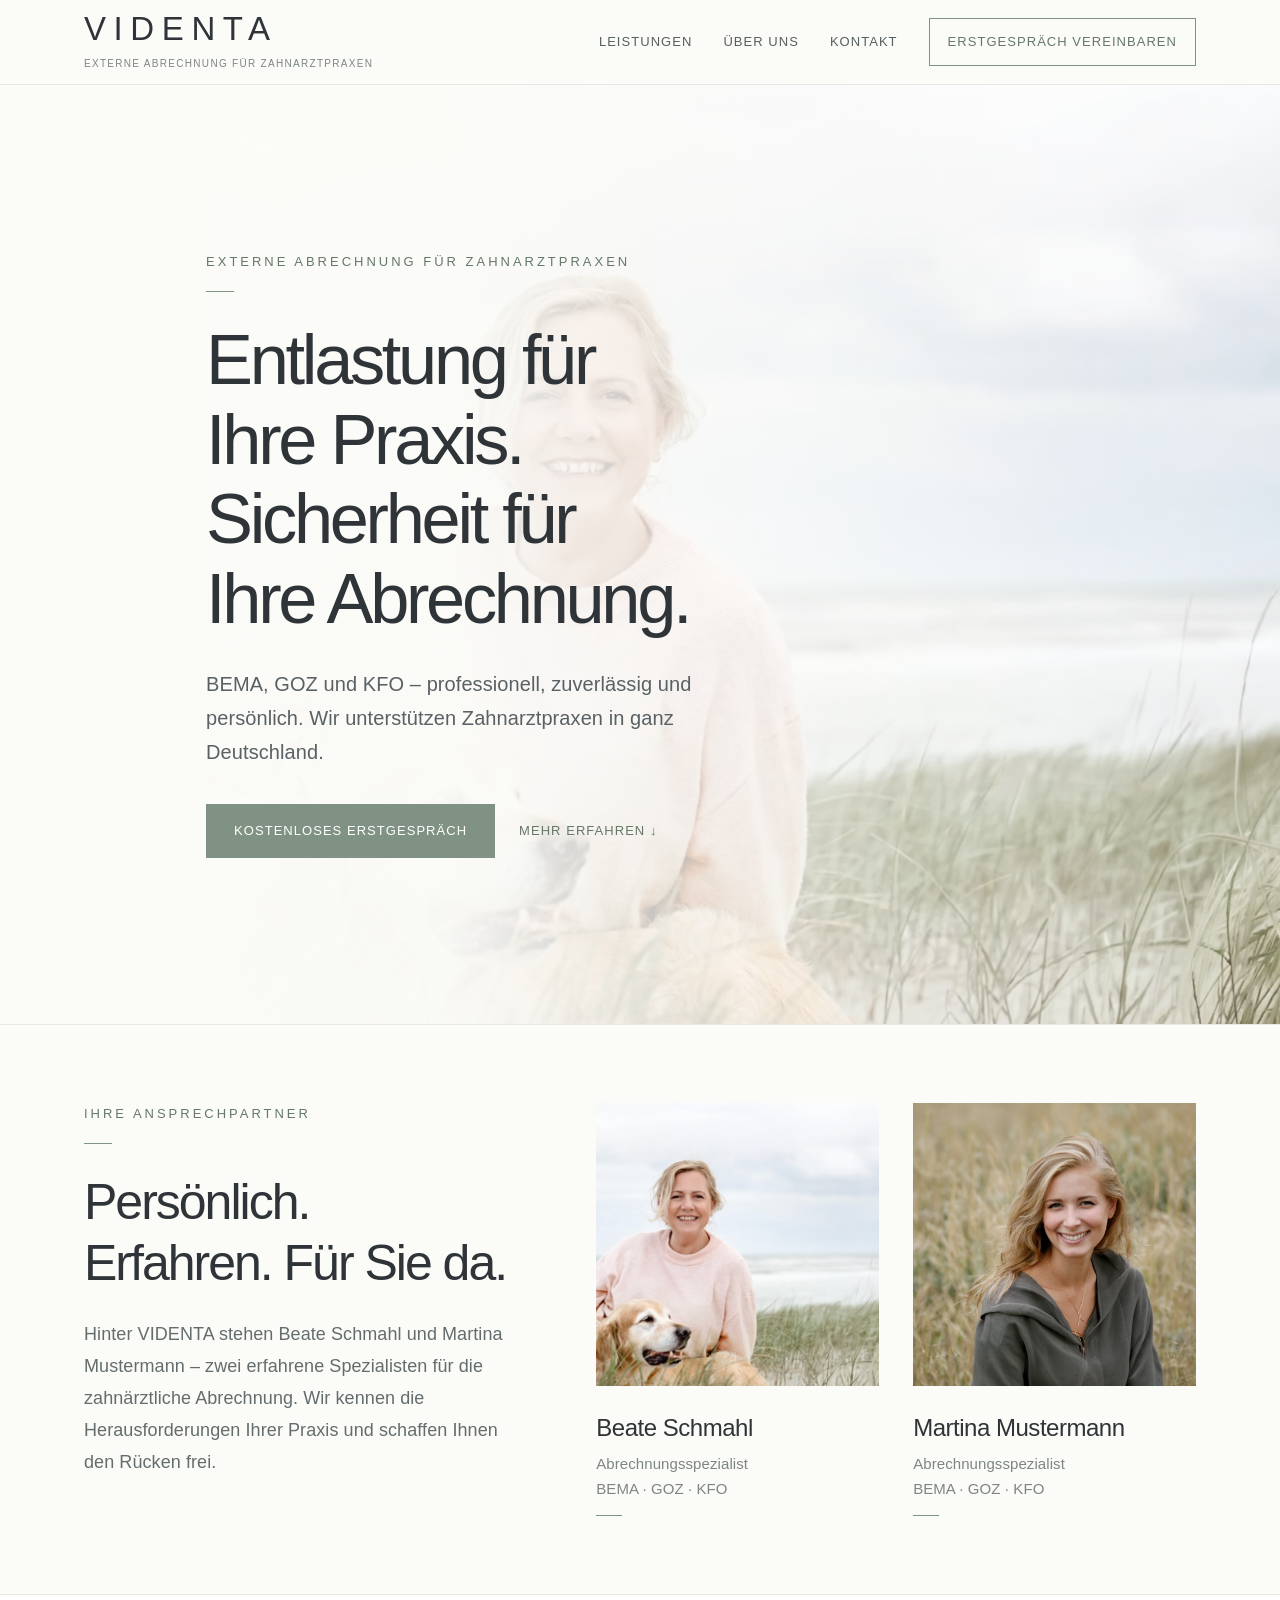
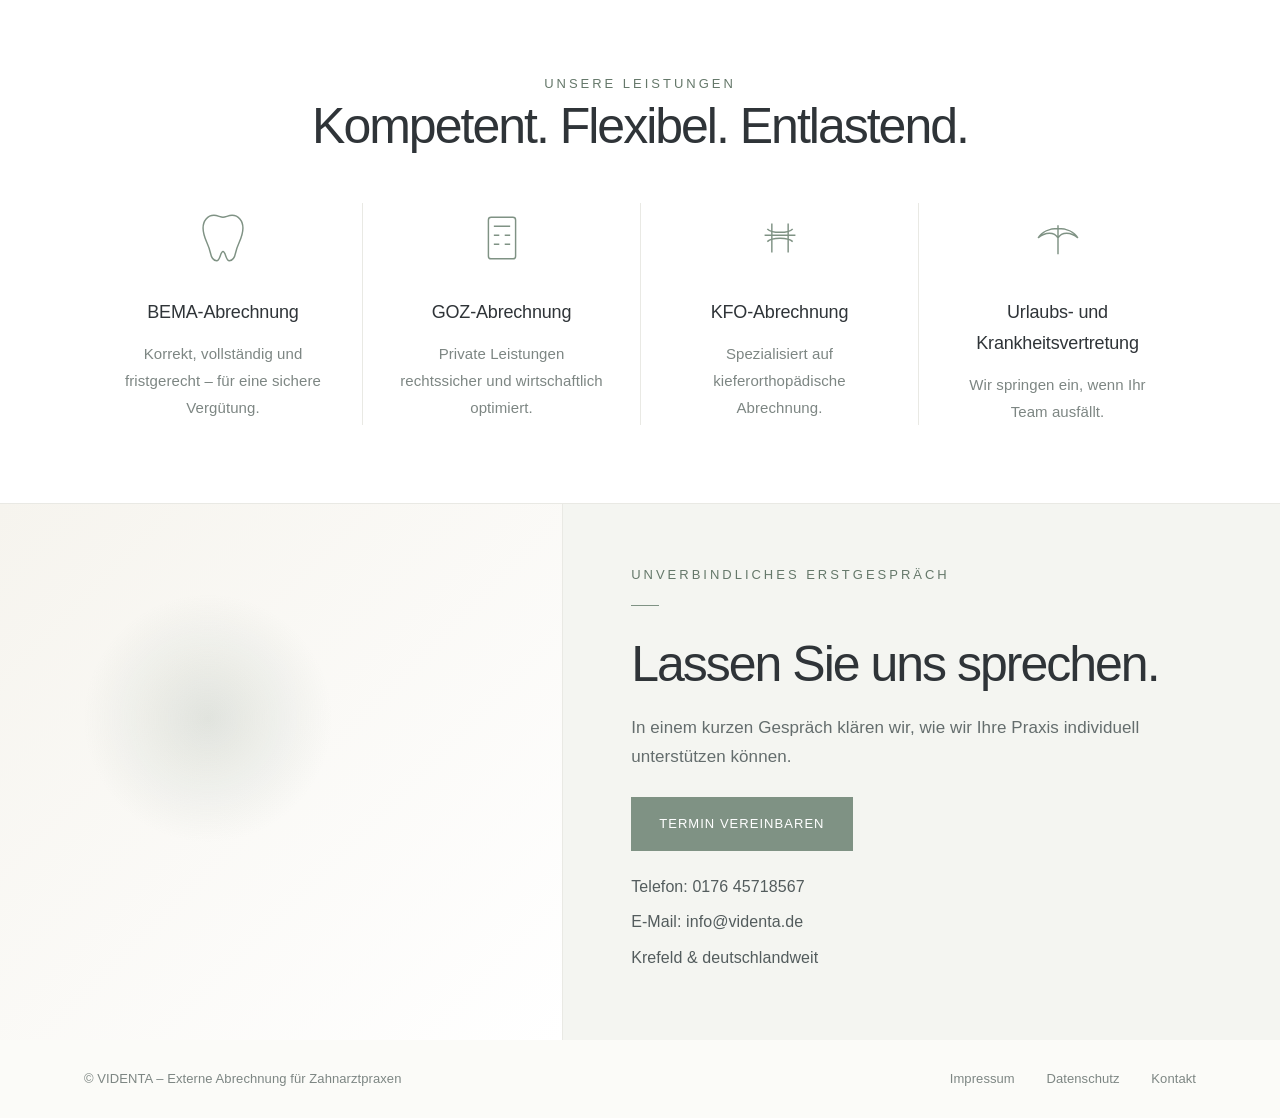
==== commit 9ae94ae7: "Add files via upload" ====
--- a/index.html
+++ b/index.html
@@ -71,30 +71,7 @@
       gap: 14px;
       text-decoration: none;
       color: var(--ink);
-    }
-
-    .tooth {
-      width: 34px;
-      height: 34px;
-      border: 1.6px solid var(--sage);
-      border-radius: 50% 50% 46% 46%;
-      position: relative;
-      opacity: .9;
-      flex: 0 0 auto;
-    }
-
-    .tooth::after {
-      content: "";
-      position: absolute;
-      left: 50%;
-      bottom: -8px;
-      transform: translateX(-50%);
-      width: 14px;
-      height: 17px;
-      border: 1.6px solid var(--sage);
-      border-top: 0;
-      border-radius: 0 0 10px 10px;
-      background: var(--bg);
+  
     }
 
     .brand-name {
@@ -461,12 +438,11 @@
 <header>
   <div class="wrap nav">
     <a class="brand" href="#">
-      <span class="tooth"></span>
-      <span>
-        <span class="brand-name">VIDENTA</span>
-        <span class="brand-sub">EXTERNE ABRECHNUNG FÜR ZAHNARZTPRAXEN</span>
-      </span>
-    </a>
+  <span>
+    <span class="brand-name">VIDENTA</span>
+    <span class="brand-sub">EXTERNE ABRECHNUNG FÜR ZAHNARZTPRAXEN</span>
+  </span>
+</a>
 
     <nav class="links">
       <a href="#leistungen">Leistungen</a>
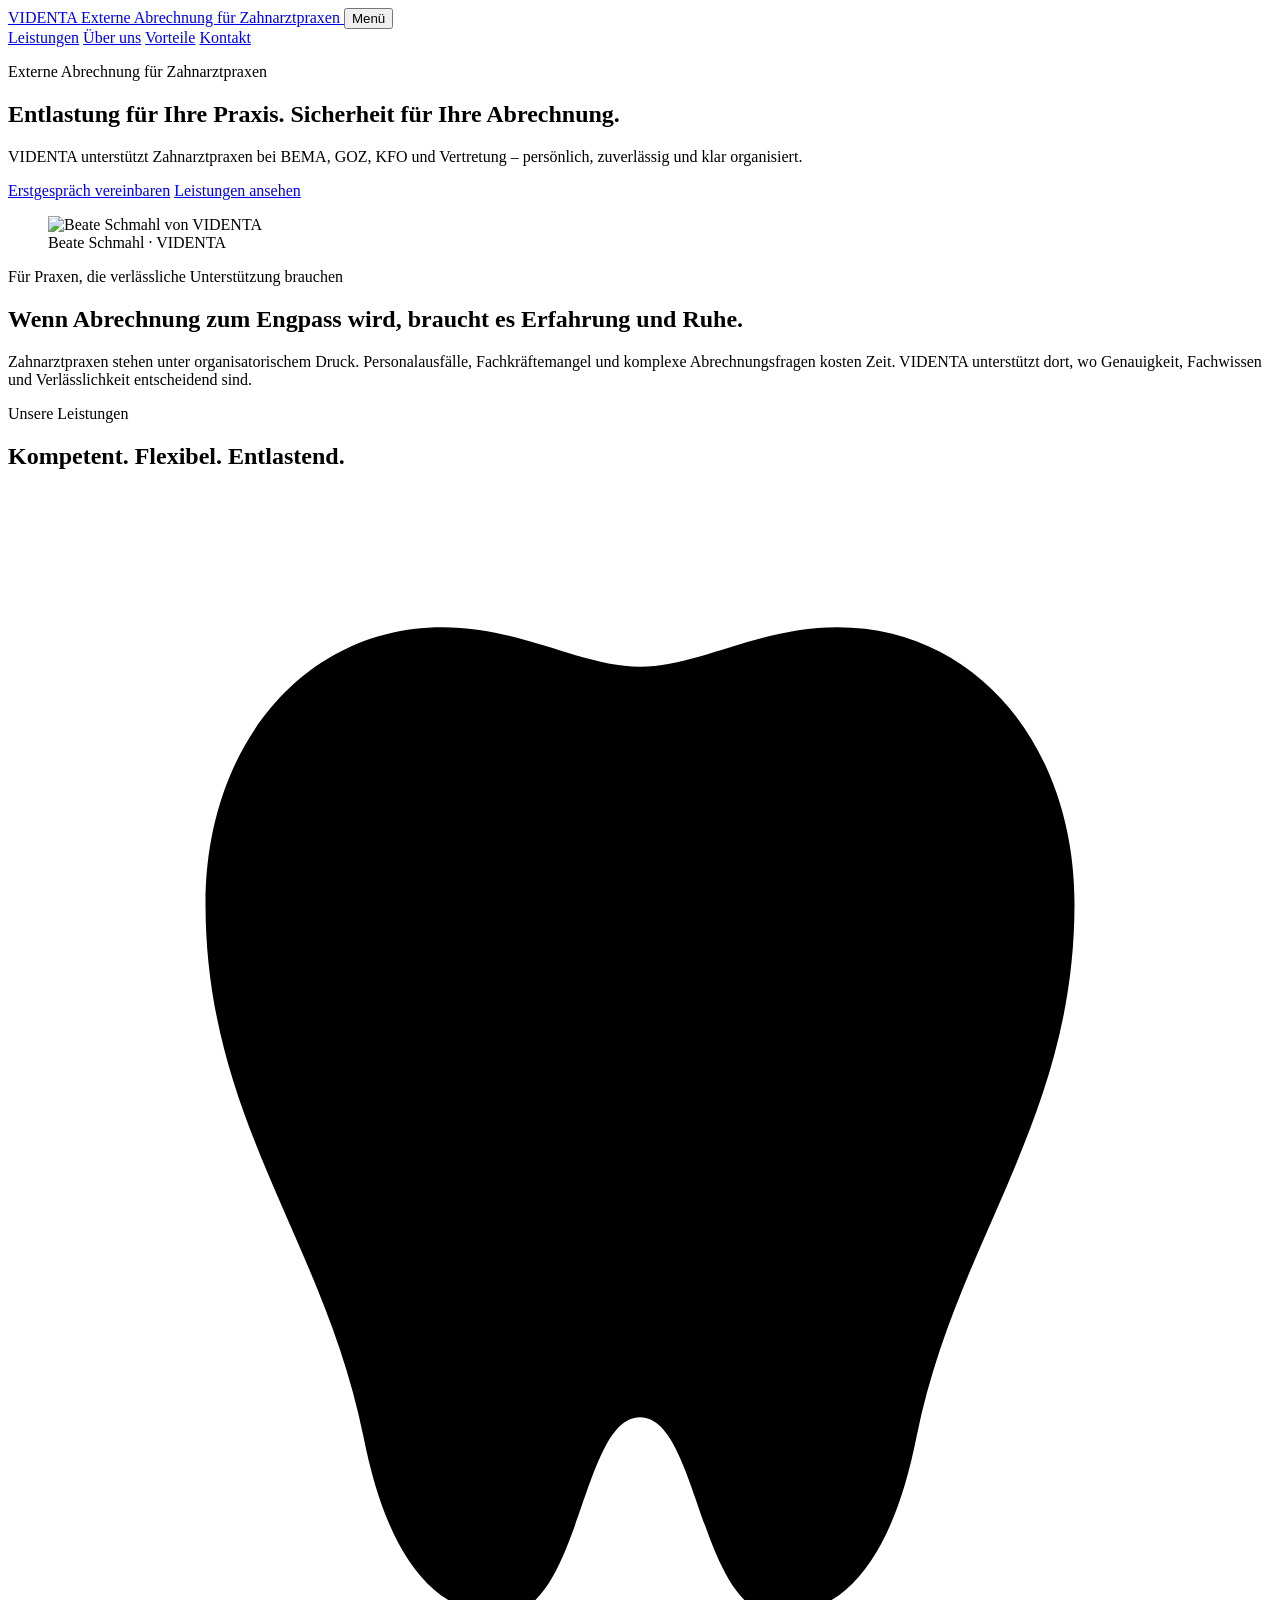
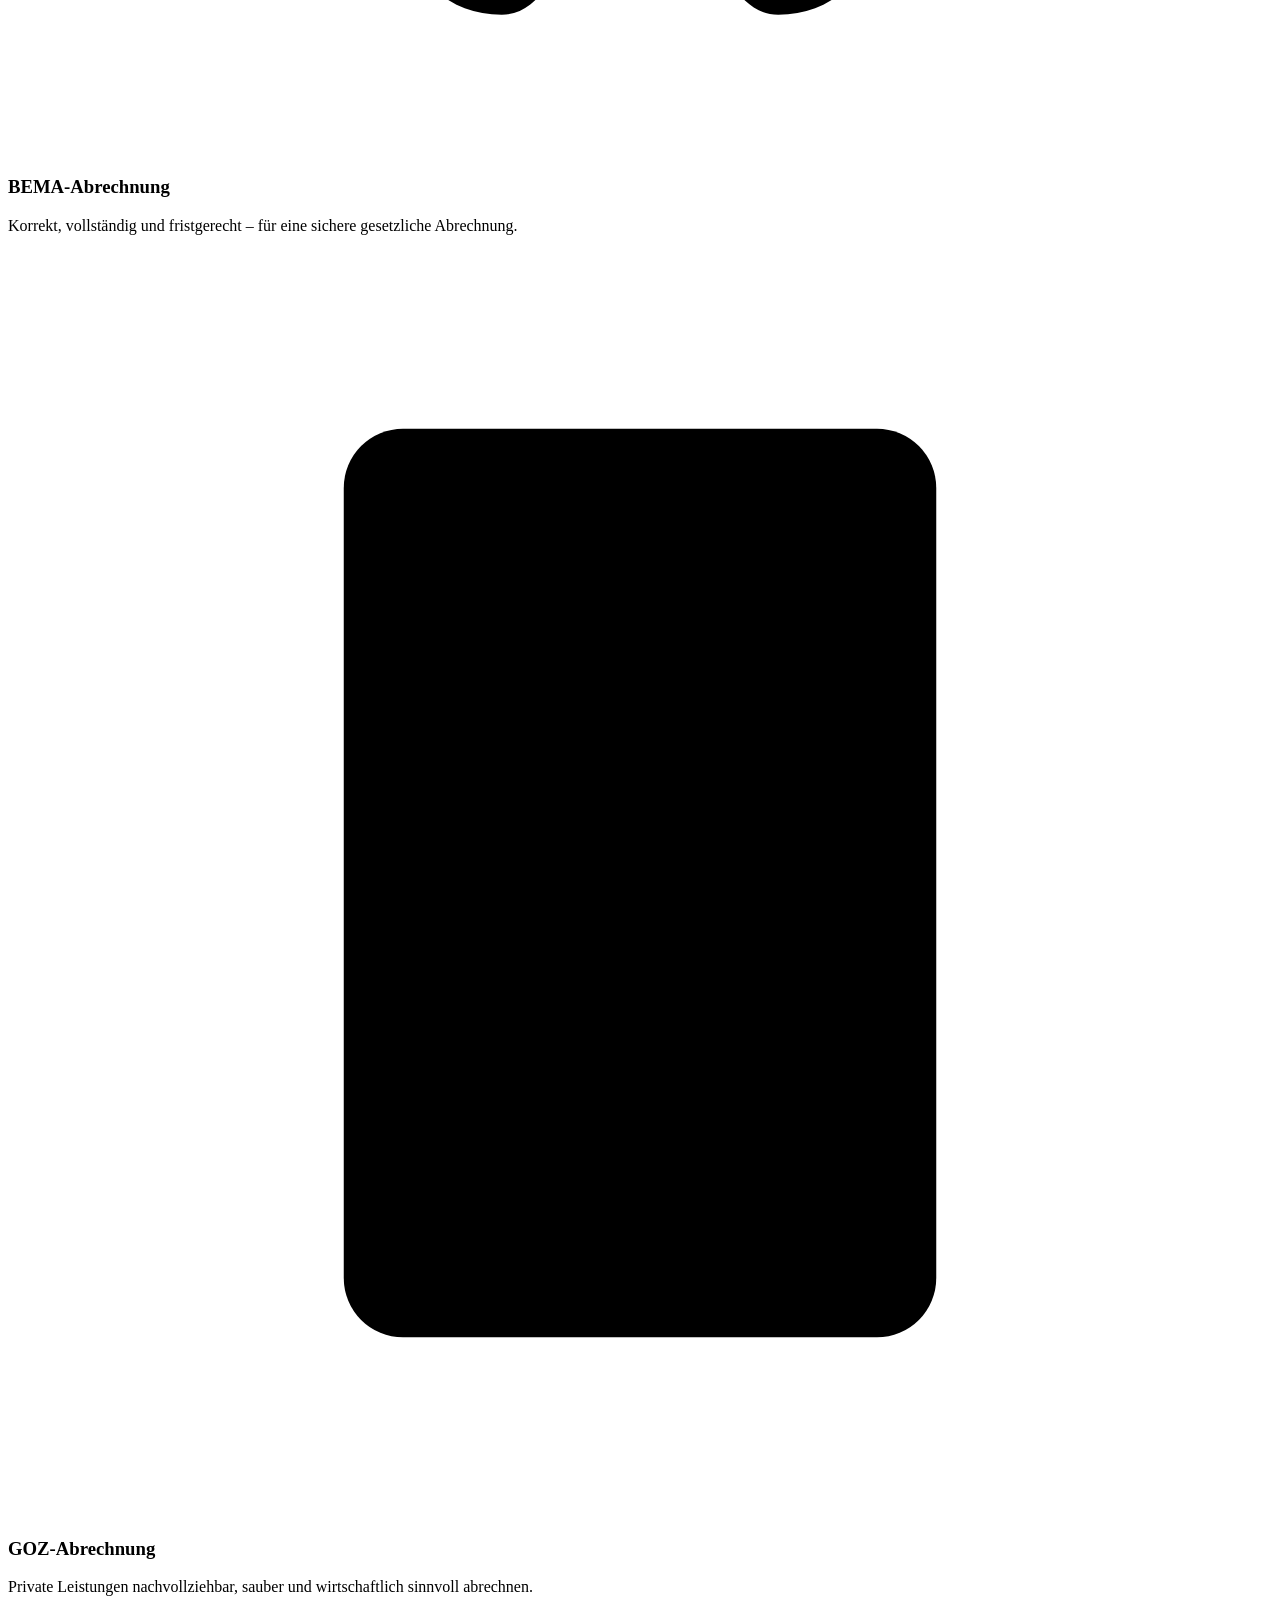
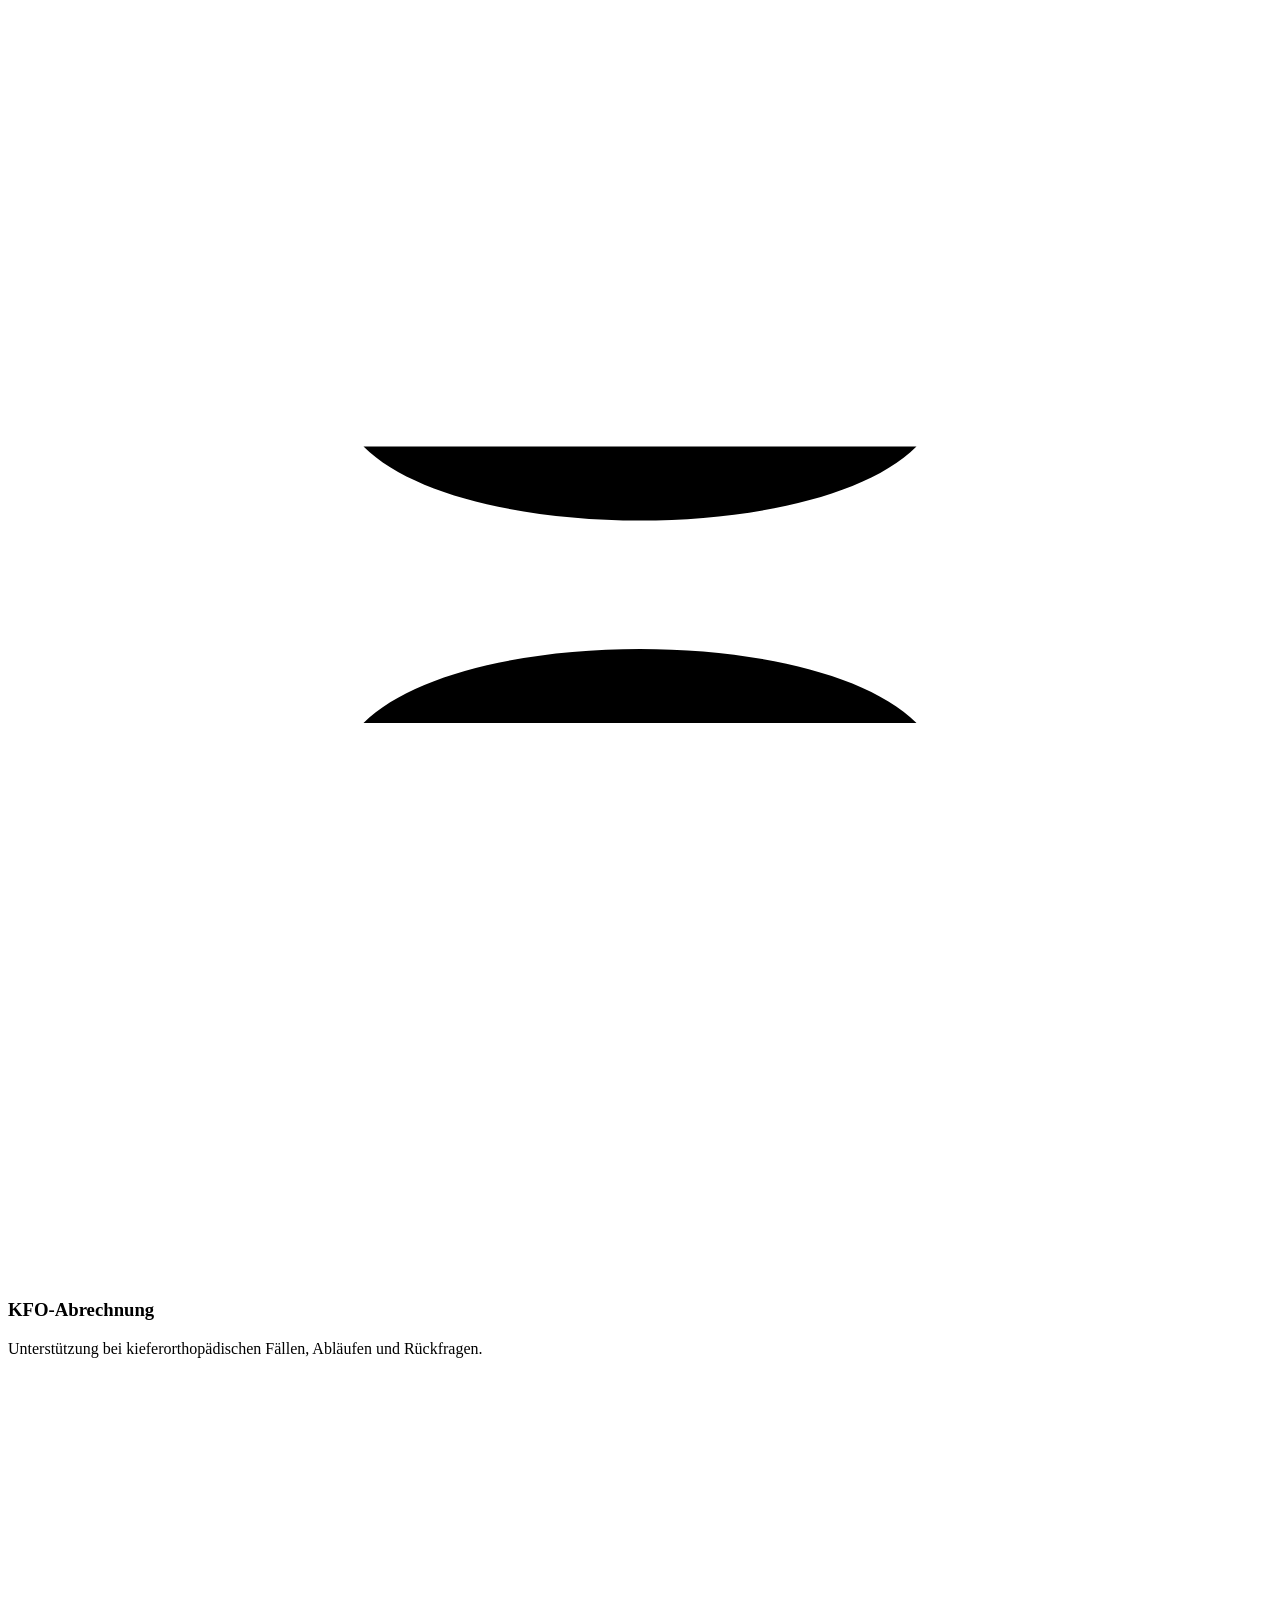
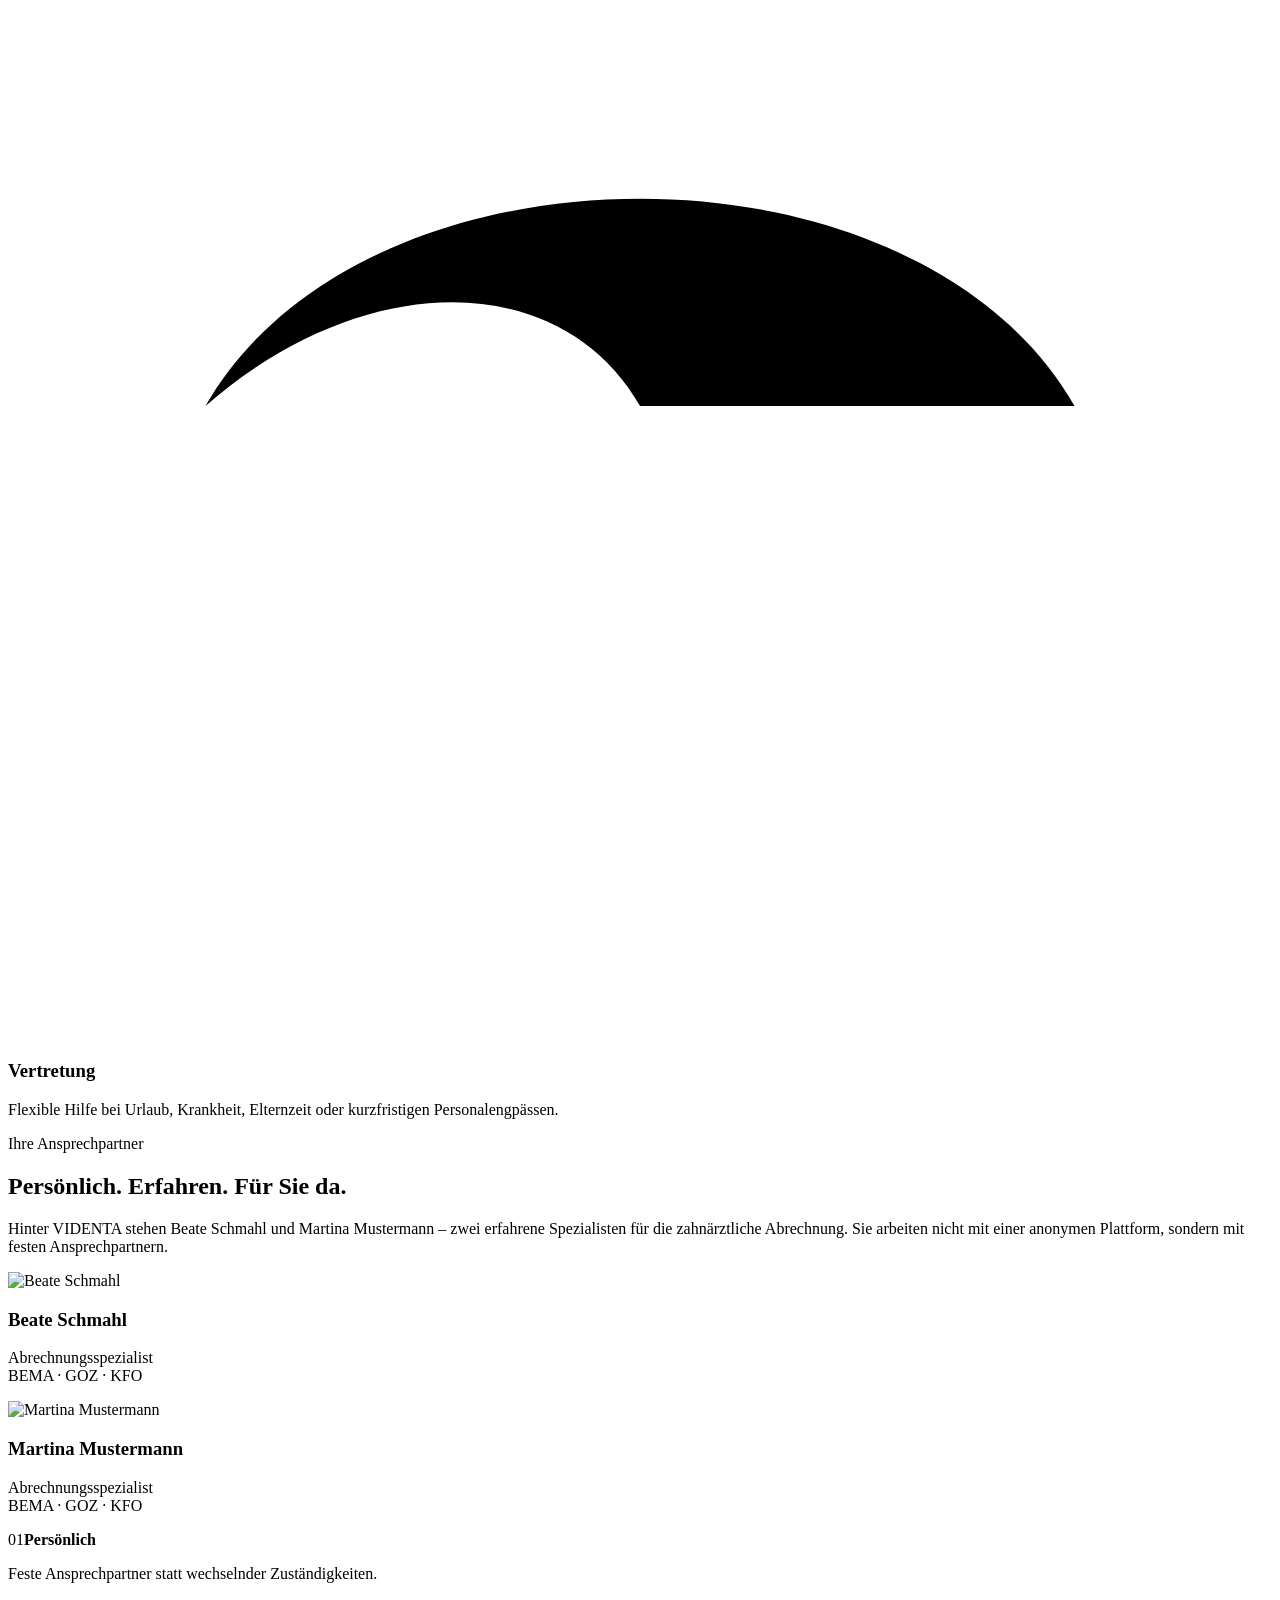
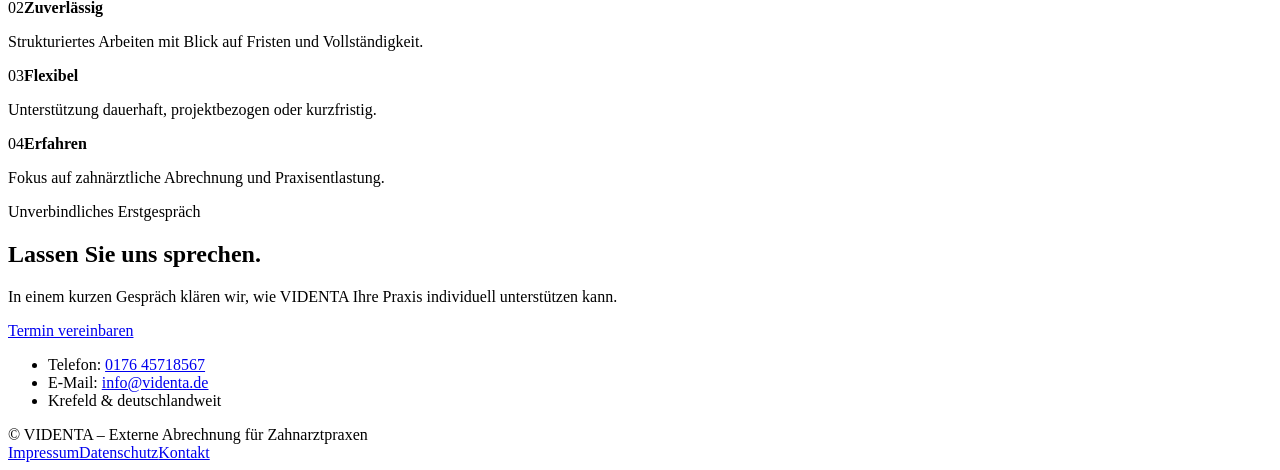
==== commit 0050d32c: "Add files via upload" ====
--- a/index.html
+++ b/index.html
@@ -1,574 +1,115 @@
 <!doctype html>
 <html lang="de">
 <head>
-  <meta charset="utf-8">
-  <meta name="viewport" content="width=device-width, initial-scale=1">
-  <title>VIDENTA | Externe Abrechnung für Zahnarztpraxen</title>
-  <meta name="description" content="VIDENTA unterstützt Zahnarztpraxen bei externer Abrechnung, BEMA, GOZ, KFO sowie Urlaubs- und Krankheitsvertretung. Persönlich betreut von Beate Schmahl und Martina Mustermann.">
-  <meta name="robots" content="index, follow">
-  <style>
-    :root {
-      --bg: #fbfbf8;
-      --paper: #ffffff;
-      --ink: #2f3438;
-      --text: #52595b;
-      --muted: #7d8683;
-      --sage: #7f9284;
-      --sage-dark: #65786a;
-      --line: #e9e9e4;
-      --soft: #f4f5f1;
-    }
-
-    * { box-sizing: border-box; }
-
-    html { scroll-behavior: smooth; }
-
-    body {
-      margin: 0;
-      background: var(--bg);
-      color: var(--text);
-      font-family: -apple-system, BlinkMacSystemFont, "Segoe UI", Roboto, Arial, sans-serif;
-      font-weight: 300;
-      line-height: 1.72;
-      letter-spacing: .005em;
-      -webkit-font-smoothing: antialiased;
-      text-rendering: optimizeLegibility;
-    }
-
-    a { color: inherit; }
-
-    img {
-      max-width: 100%;
-      display: block;
-    }
-
-    .wrap {
-      max-width: 1180px;
-      margin: 0 auto;
-      padding: 0 34px;
-    }
-
-    header {
-      background: rgba(251,251,248,.94);
-      backdrop-filter: blur(16px);
-      border-bottom: 1px solid var(--line);
-      position: sticky;
-      top: 0;
-      z-index: 10;
-    }
-
-    .nav {
-      height: 84px;
-      display: flex;
-      align-items: center;
-      justify-content: space-between;
-      gap: 32px;
-    }
-
-    .brand {
-      display: flex;
-      align-items: center;
-      gap: 14px;
-      text-decoration: none;
-      color: var(--ink);
-  
-    }
-
-    .brand-name {
-      font-size: 33px;
-      line-height: 1;
-      font-weight: 300;
-      letter-spacing: .23em;
-    }
-
-    .brand-sub {
-      display: block;
-      margin-top: 6px;
-      color: var(--muted);
-      font-size: 10px;
-      font-weight: 400;
-      letter-spacing: .13em;
-    }
-
-    .links {
-      display: flex;
-      align-items: center;
-      gap: 31px;
-      white-space: nowrap;
-    }
-
-    .links a {
-      text-decoration: none;
-      color: #566061;
-      font-size: 13px;
-      font-weight: 400;
-      letter-spacing: .08em;
-      text-transform: uppercase;
-    }
-
-    .links a.cta {
-      border: 1px solid var(--sage);
-      color: var(--sage-dark);
-      padding: 12px 18px;
-    }
-
-    .hero {
-      min-height: 640px;
-      display: flex;
-      align-items: center;
-      border-bottom: 1px solid var(--line);
-      background:
-        linear-gradient(90deg, rgba(251,251,248,1) 0%, rgba(251,251,248,.98) 35%, rgba(251,251,248,.76) 53%, rgba(251,251,248,.16) 100%),
-        url("[data-uri]") right center / contain no-repeat;
-    }
-
-    .hero-inner {
-      width: 56%;
-      padding: 88px 0;
-    }
-
-    .kicker {
-      color: var(--sage-dark);
-      font-size: 13px;
-      font-weight: 400;
-      letter-spacing: .23em;
-      text-transform: uppercase;
-    }
-
-    .rule {
-      width: 28px;
-      height: 1px;
-      background: var(--sage);
-      margin: 18px 0 28px;
-    }
-
-    h1 {
-      margin: 0;
-      color: var(--ink);
-      font-size: clamp(42px, 5.5vw, 72px);
-      line-height: 1.13;
-      letter-spacing: -.047em;
-      font-weight: 300;
-    }
-
-    .lead {
-      max-width: 620px;
-      margin: 28px 0 34px;
-      color: #596164;
-      font-size: 20px;
-      line-height: 1.72;
-      font-weight: 300;
-    }
-
-    .button-row {
-      display: flex;
-      align-items: center;
-      gap: 24px;
-      flex-wrap: wrap;
-    }
-
-    .btn {
-      display: inline-flex;
-      align-items: center;
-      justify-content: center;
-      min-height: 54px;
-      padding: 0 28px;
-      background: var(--sage);
-      color: #fff;
-      text-decoration: none;
-      font-size: 13px;
-      font-weight: 400;
-      letter-spacing: .08em;
-      text-transform: uppercase;
-    }
-
-    .text-link {
-      color: var(--sage-dark);
-      text-decoration: none;
-      font-size: 13px;
-      font-weight: 400;
-      letter-spacing: .08em;
-      text-transform: uppercase;
-    }
-
-    section {
-      padding: 78px 0;
-    }
-
-    .intro-grid {
-      display: grid;
-      grid-template-columns: .84fr 1.16fr;
-      gap: 78px;
-      align-items: start;
-    }
-
-    h2 {
-      margin: 0;
-      color: var(--ink);
-      font-size: clamp(34px, 4vw, 50px);
-      line-height: 1.22;
-      letter-spacing: -.04em;
-      font-weight: 300;
-    }
-
-    .copy {
-      max-width: 510px;
-      margin: 24px 0 0;
-      color: #646d6d;
-      font-size: 18px;
-      line-height: 1.78;
-    }
-
-    .team {
-      display: grid;
-      grid-template-columns: 1fr 1fr;
-      gap: 34px;
-    }
-
-    .person img {
-      width: 100%;
-      aspect-ratio: 1 / 1;
-      object-fit: cover;
-      object-position: center;
-      background: var(--soft);
-    }
-
-    .person h3 {
-      margin: 21px 0 4px;
-      color: var(--ink);
-      font-size: 24px;
-      font-weight: 300;
-      letter-spacing: -.02em;
-    }
-
-    .person p {
-      margin: 0;
-      color: var(--muted);
-      font-size: 15px;
-      line-height: 1.65;
-    }
-
-    .small-line {
-      width: 26px;
-      height: 1px;
-      background: var(--sage);
-      margin-top: 14px;
-    }
-
-    .services-section {
-      background: #fff;
-      border-top: 1px solid var(--line);
-      border-bottom: 1px solid var(--line);
-    }
-
-    .center { text-align: center; }
-
-    .services {
-      margin-top: 46px;
-      display: grid;
-      grid-template-columns: repeat(4, 1fr);
-      gap: 0;
-    }
-
-    .service {
-      padding: 6px 34px 0;
-      border-left: 1px solid var(--line);
-      text-align: center;
-    }
-
-    .service:first-child { border-left: 0; }
-
-    .icon {
-      width: 58px;
-      height: 58px;
-      margin: 0 auto 22px;
-      color: var(--sage);
-    }
-
-    .service h3 {
-      margin: 0 0 12px;
-      color: var(--ink);
-      font-size: 18px;
-      font-weight: 300;
-      letter-spacing: -.01em;
-    }
-
-    .service p {
-      margin: 0;
-      color: var(--muted);
-      font-size: 15px;
-      line-height: 1.8;
-    }
-
-    .contact {
-      padding: 0;
-      background: var(--soft);
-    }
-
-    .contact-grid {
-      display: grid;
-      grid-template-columns: .88fr 1.12fr;
-      min-height: 330px;
-    }
-
-    .contact-image {
-      background:
-        radial-gradient(circle at 37% 40%, rgba(127,146,132,.20), transparent 26%),
-        linear-gradient(135deg, #f6f4ee, #ffffff);
-      border-right: 1px solid var(--line);
-    }
-
-    .contact-content {
-      padding: 60px 68px;
-    }
-
-    .contact-content p {
-      max-width: 560px;
-      margin: 18px 0 26px;
-      color: #646d6d;
-      font-size: 17px;
-    }
-
-    .contact-list {
-      margin: 22px 0 0;
-      padding: 0;
-      list-style: none;
-      color: #535c5d;
-      font-size: 16px;
-    }
-
-    .contact-list li {
-      margin: 8px 0;
-    }
-
-    footer {
-      padding: 28px 0;
-      color: var(--muted);
-      font-size: 13px;
-    }
-
-    .footer-row {
-      display: flex;
-      justify-content: space-between;
-      gap: 24px;
-      flex-wrap: wrap;
-    }
-
-    .footer-row a {
-      text-decoration: none;
-      margin-left: 28px;
-    }
-
-    @media (max-width: 980px) {
-      .links a:not(.cta) { display: none; }
-
-      .hero {
-        background:
-          linear-gradient(180deg, rgba(251,251,248,.93), rgba(251,251,248,.93)),
-          url("[data-uri]